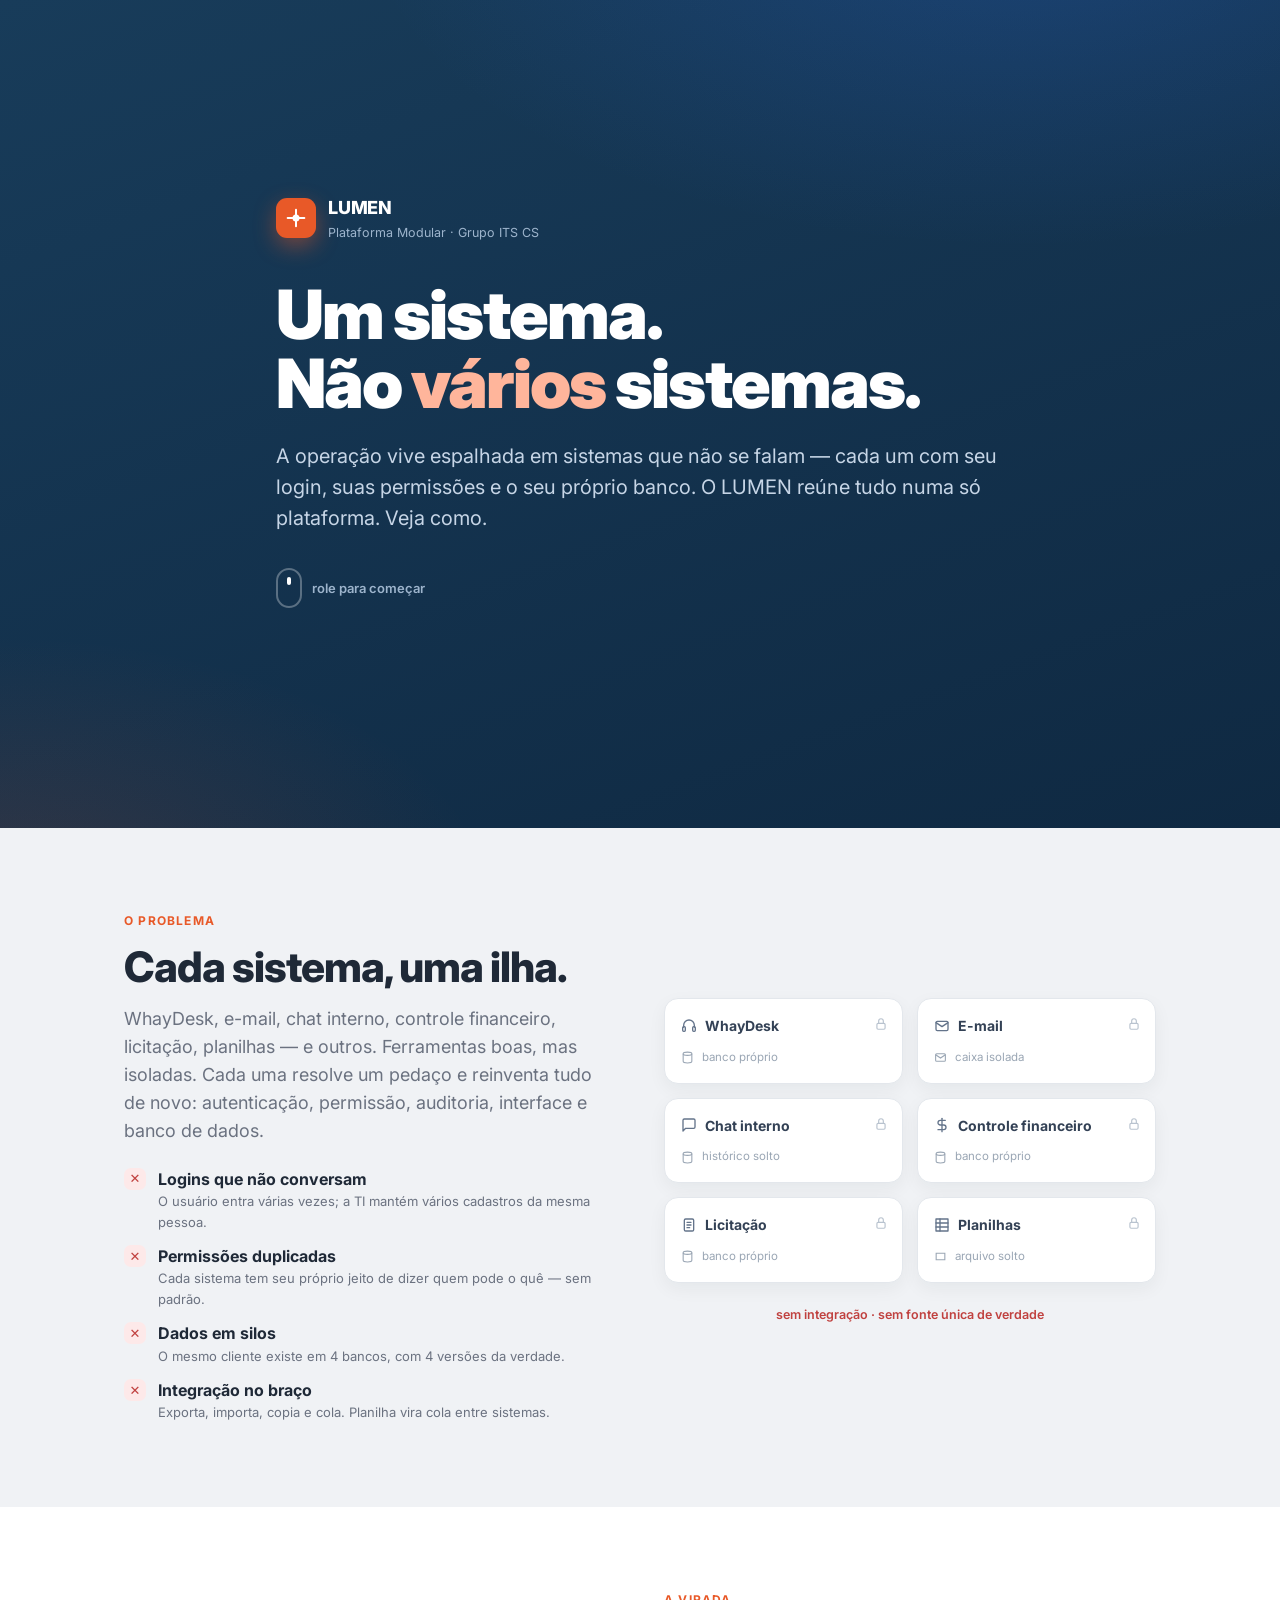
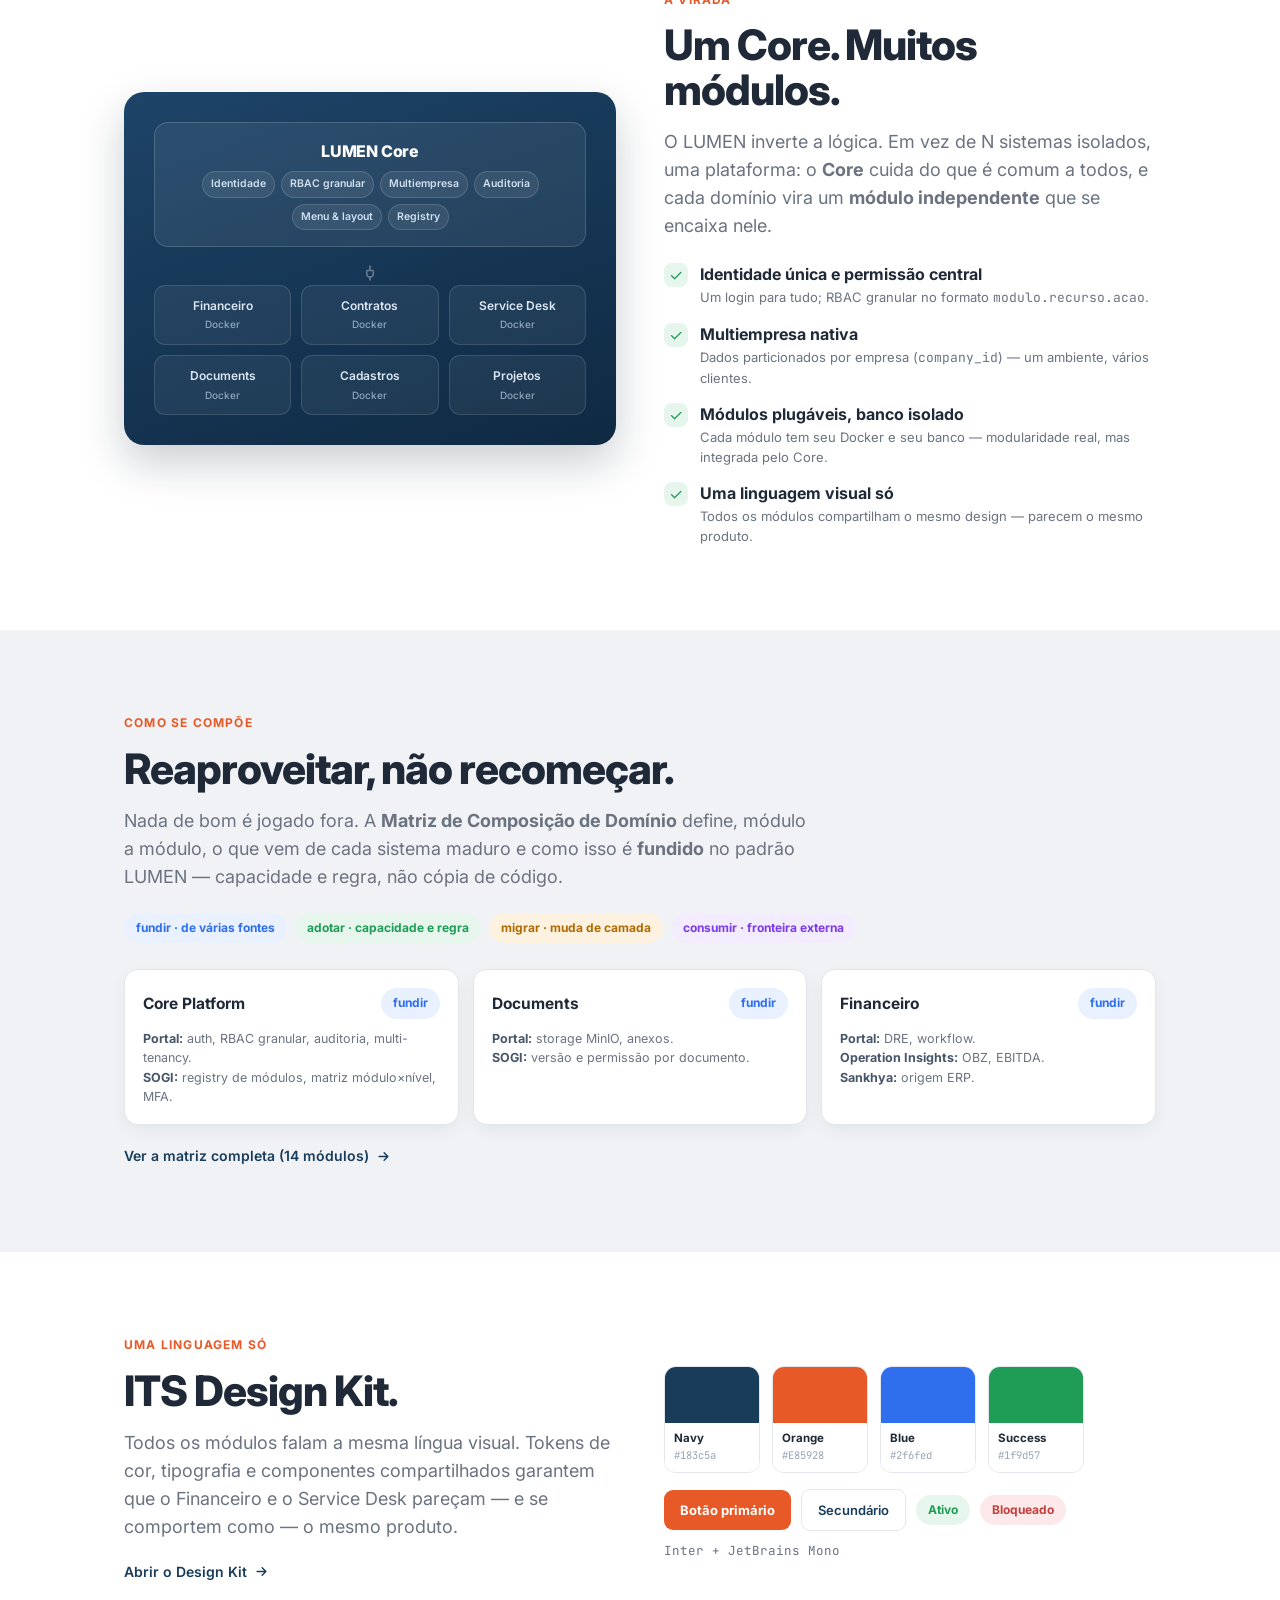
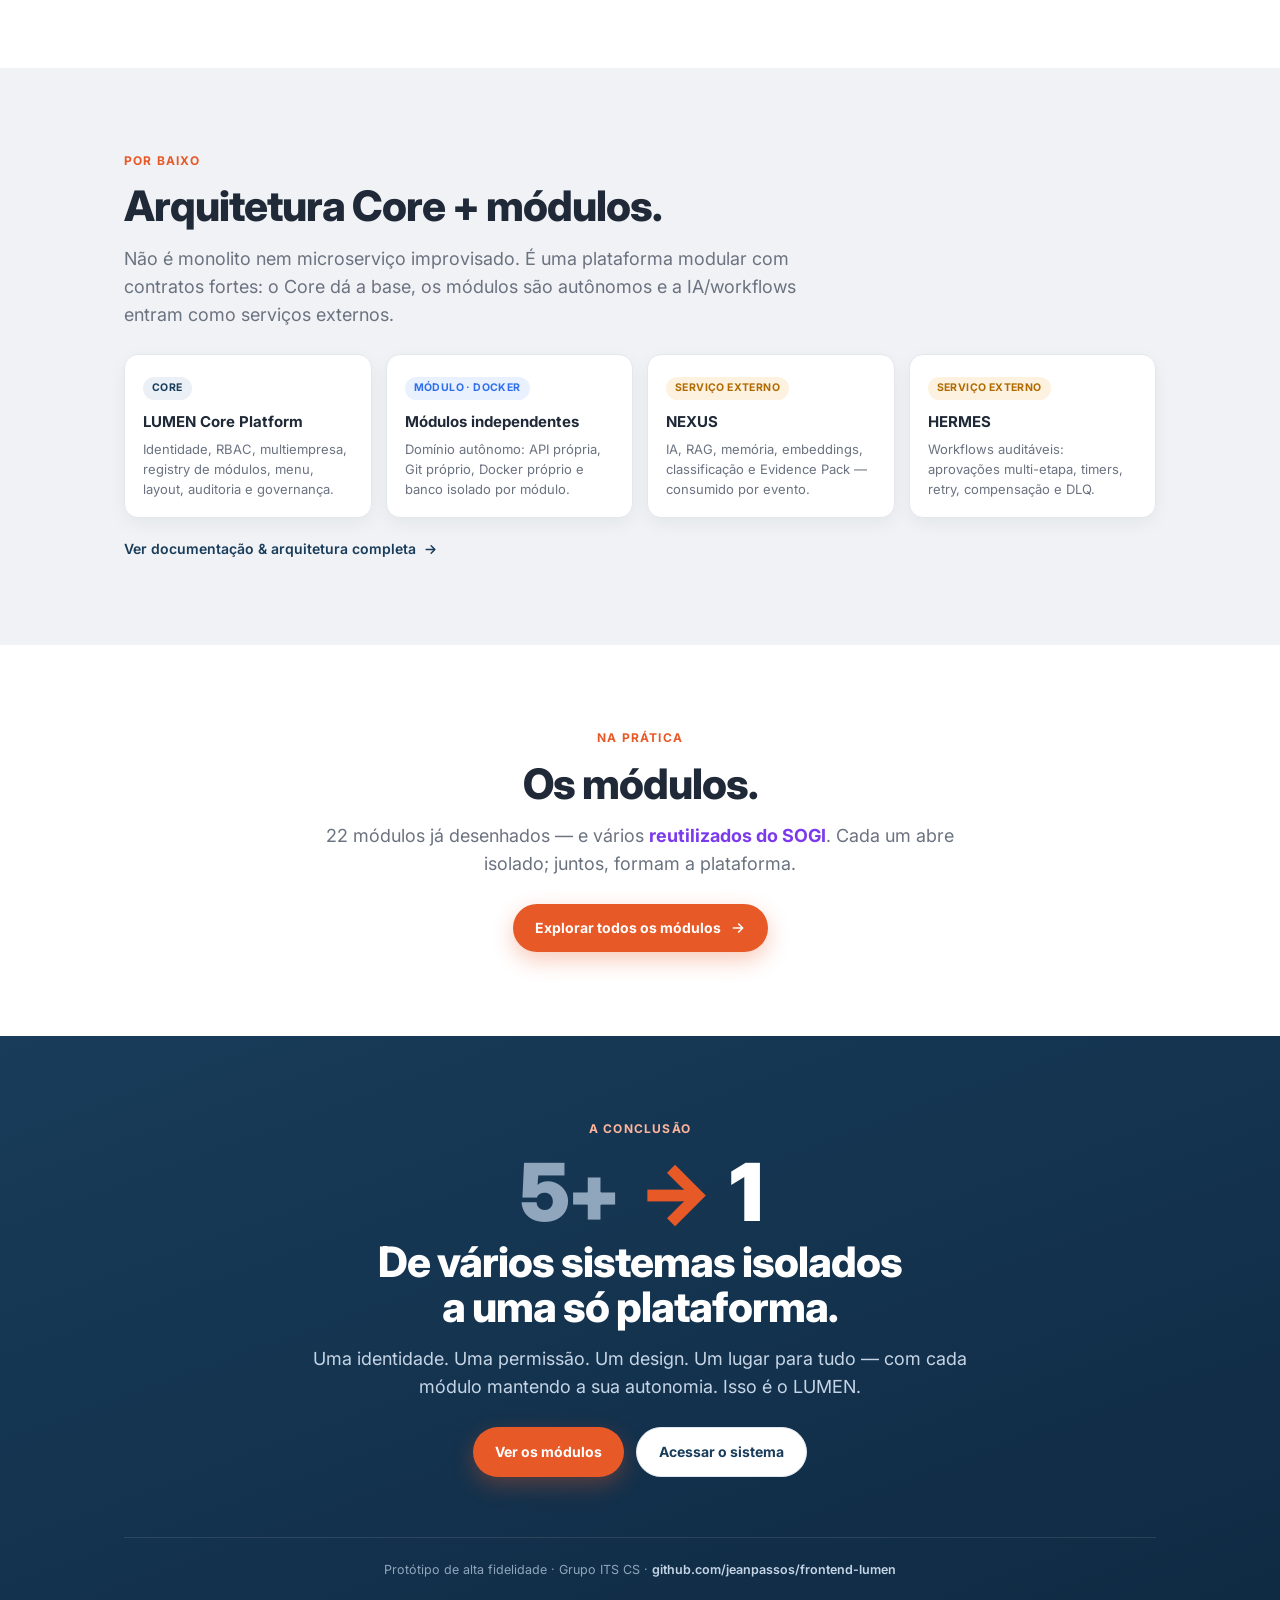
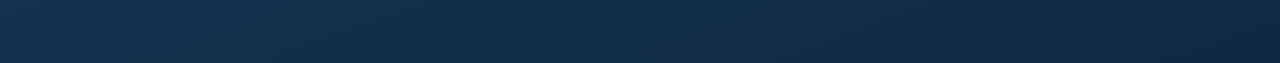
==== apresentacao/index.html @ 6ffca645 "Apresentação: troca os exemplos da seção 'O problema' Sistemas isolados agora: WhayDesk, E-mail, Cha" ====
<!DOCTYPE html>
<html lang="pt-BR">
<head>
<meta charset="utf-8">
<meta name="viewport" content="width=device-width, initial-scale=1">
<title>LUMEN — De sistemas isolados a uma só plataforma · Grupo ITS CS</title>
<meta name="description" content="A história do LUMEN: da dor dos sistemas isolados a uma plataforma modular (Core + módulos).">
<link rel="preconnect" href="https://fonts.googleapis.com">
<link href="https://fonts.googleapis.com/css2?family=Inter:wght@400;500;600;700;800;900&family=JetBrains+Mono:wght@400;500;600&display=swap" rel="stylesheet">
<style>
  :root{
    --navy:#183c5a;--navy2:#0f2942;--orange:#E85928;--blue:#2f6fed;--sogi:#7c3aed;
    --bg:#f0f2f5;--card:#fff;--border:#e3e7ec;--strong:#1f2937;--text:#374151;--muted:#6b7280;--muted2:#9aa6b4;
    --danger:#c0413f;--ok:#1f9d57;
  }
  *{box-sizing:border-box}html{scroll-behavior:smooth}body{margin:0;background:var(--bg);color:var(--text);font-family:Inter,system-ui,sans-serif;-webkit-font-smoothing:antialiased;line-height:1.55}
  a{color:inherit;text-decoration:none}.mono{font-family:'JetBrains Mono',ui-monospace,monospace}
  .wrap{max-width:1080px;margin:0 auto;padding:0 24px}
  .eyebrow{font-size:12px;font-weight:700;letter-spacing:1.2px;text-transform:uppercase;color:var(--orange);margin:0 0 14px}
  h2{font-size:clamp(26px,4vw,42px);line-height:1.06;letter-spacing:-1px;font-weight:800;color:var(--strong);margin:0 0 16px}
  .lead{font-size:clamp(15px,1.8vw,18px);color:var(--muted);max-width:62ch;margin:0}
  section{padding:84px 0}
  .reveal{opacity:0;transform:translateY(18px);transition:opacity .6s ease,transform .6s ease}
  .reveal.in{opacity:1;transform:none}

  /* progress bar */
  .progress{position:fixed;top:0;left:0;height:3px;background:linear-gradient(to right,var(--orange),var(--blue));width:0;z-index:100;transition:width .1s linear}

  /* HERO */
  .hero{min-height:92vh;display:flex;align-items:center;background:radial-gradient(1200px 600px at 80% -10%,rgba(46,111,237,.22),transparent 55%),radial-gradient(900px 500px at 0% 110%,rgba(232,89,40,.16),transparent 55%),linear-gradient(160deg,var(--navy),var(--navy2));color:#eaf1f8;position:relative;overflow:hidden}
  .hero .wrap{padding-top:60px;padding-bottom:80px}
  .hbrand{display:flex;align-items:center;gap:12px;margin-bottom:38px}
  .hlogo{width:40px;height:40px;border-radius:11px;background:var(--orange);display:grid;place-items:center;box-shadow:0 8px 22px rgba(232,89,40,.45)}
  .hbrand b{color:#fff;font-weight:800;font-size:18px;letter-spacing:-.2px}
  .hbrand span{color:#9db4cc;font-size:12.5px;display:block;margin-top:1px}
  .hero h1{font-size:clamp(34px,6.2vw,68px);line-height:1.02;letter-spacing:-2px;font-weight:900;color:#fff;margin:0 0 22px;max-width:15ch}
  .hero h1 em{font-style:normal;color:#ffb59b}
  .hero p{font-size:clamp(16px,2vw,20px);color:#c6d5e6;max-width:56ch;margin:0 0 34px}
  .scrollcue{display:inline-flex;align-items:center;gap:10px;color:#9db4cc;font-size:13px;font-weight:600}
  .scrollcue .m{width:26px;height:40px;border:2px solid rgba(255,255,255,.3);border-radius:14px;position:relative}
  .scrollcue .m::after{content:"";position:absolute;left:50%;top:7px;width:4px;height:8px;background:#fff;border-radius:3px;transform:translateX(-50%);animation:wheel 1.6s infinite}
  @keyframes wheel{0%{opacity:0;transform:translate(-50%,0)}30%{opacity:1}60%{opacity:1;transform:translate(-50%,10px)}100%{opacity:0;transform:translate(-50%,10px)}}

  /* generic split */
  .split{display:grid;grid-template-columns:1fr 1fr;gap:48px;align-items:center}
  @media(max-width:820px){.split{grid-template-columns:1fr;gap:32px}}

  /* PAIN diagram */
  .silos{display:grid;grid-template-columns:repeat(2,1fr);gap:14px}
  .silo{background:var(--card);border:1px solid var(--border);border-radius:14px;padding:16px;position:relative;box-shadow:0 6px 18px rgba(16,30,45,.05)}
  .silo .nm{font-weight:700;color:#334155;font-size:14px;display:flex;align-items:center;gap:8px}
  .silo .db{margin-top:12px;display:flex;align-items:center;gap:8px;color:var(--muted2);font-size:11.5px}
  .silo .lock{position:absolute;top:14px;right:14px;color:#b9c3cf}
  .silo .iso{margin-top:10px;font-size:10px;font-weight:700;letter-spacing:.3px;text-transform:uppercase;color:#c0413f;background:#fdeceb;display:inline-block;padding:2px 7px;border-radius:6px}
  .painlist{list-style:none;padding:0;margin:22px 0 0;display:grid;gap:12px}
  .painlist li{display:flex;gap:12px;align-items:flex-start}
  .painlist .x{flex:none;width:22px;height:22px;border-radius:7px;background:#fde9e9;color:var(--danger);display:grid;place-items:center;font-weight:800;font-size:13px;margin-top:1px}
  .painlist b{color:var(--strong)}
  .painlist small{color:var(--muted);display:block;font-size:13px}

  /* SOLUTION diagram */
  .coredia{background:linear-gradient(160deg,#1d4468,#0f2942);border-radius:20px;padding:30px;color:#eaf1f8;box-shadow:0 18px 44px rgba(16,30,45,.22)}
  .corebox{background:rgba(255,255,255,.07);border:1px solid rgba(255,255,255,.16);border-radius:14px;padding:16px 18px;text-align:center;margin-bottom:16px}
  .corebox b{color:#fff;font-size:16px;font-weight:800;letter-spacing:-.2px}
  .corebox .caps{margin-top:8px;display:flex;flex-wrap:wrap;gap:6px;justify-content:center}
  .cap{font-size:10.5px;font-weight:600;color:#cfe0f0;background:rgba(255,255,255,.08);border:1px solid rgba(255,255,255,.14);padding:4px 8px;border-radius:20px}
  .plug{display:flex;align-items:center;justify-content:center;color:rgba(255,255,255,.35);margin:2px 0}
  .mods{display:grid;grid-template-columns:repeat(3,1fr);gap:10px}
  .modchip{background:rgba(255,255,255,.06);border:1px solid rgba(255,255,255,.12);border-radius:11px;padding:11px 8px;text-align:center;font-size:12px;font-weight:600;color:#dbe6f2}
  .modchip span{display:block;font-size:10px;color:#8fa6bd;font-weight:500;margin-top:2px}
  .keys{list-style:none;padding:0;margin:22px 0 0;display:grid;gap:14px}
  .keys li{display:flex;gap:12px;align-items:flex-start}
  .keys .c{flex:none;width:24px;height:24px;border-radius:8px;background:#e6f6ed;color:var(--ok);display:grid;place-items:center;margin-top:1px}
  .keys b{color:var(--strong)}.keys small{display:block;color:var(--muted);font-size:13px}

  /* matriz */
  .legend{display:flex;flex-wrap:wrap;gap:8px;margin:22px 0 26px}
  .lg{font-size:12px;font-weight:700;padding:6px 12px;border-radius:20px}
  .lg.f{background:#e9f1ff;color:var(--blue)}.lg.a{background:#e6f6ed;color:var(--ok)}.lg.m{background:#fdf2e0;color:#b06a00}.lg.c{background:#f3ecff;color:var(--sogi)}
  .compgrid{display:grid;grid-template-columns:repeat(auto-fill,minmax(280px,1fr));gap:14px}
  .comp{background:var(--card);border:1px solid var(--border);border-radius:14px;padding:18px;box-shadow:0 6px 18px rgba(16,30,45,.05)}
  .comp .h{display:flex;align-items:center;justify-content:space-between;gap:10px;margin-bottom:10px}
  .comp h4{margin:0;font-size:15.5px;color:var(--strong);font-weight:700}
  .comp .from{font-size:12.5px;color:var(--muted);margin:0}
  .comp .from b{color:#475569}

  /* design tokens */
  .swatches{display:flex;gap:12px;flex-wrap:wrap;margin-top:6px}
  .sw{border-radius:12px;overflow:hidden;border:1px solid var(--border);width:96px}
  .sw .c{height:56px}.sw .l{padding:7px 9px;font-size:10.5px;background:#fff}
  .sw .l b{display:block;color:var(--strong);font-size:11.5px}.sw .l span{color:var(--muted2)}

  /* architecture */
  .arch{display:grid;grid-template-columns:repeat(auto-fill,minmax(200px,1fr));gap:14px}
  .apiece{background:var(--card);border:1px solid var(--border);border-radius:14px;padding:18px;box-shadow:0 6px 18px rgba(16,30,45,.05)}
  .apiece .tag{font-size:10.5px;font-weight:700;letter-spacing:.4px;text-transform:uppercase;padding:3px 9px;border-radius:20px;display:inline-block;margin-bottom:10px}
  .apiece.core .tag{background:#eaf0f6;color:var(--navy)}
  .apiece.mod .tag{background:#e9f1ff;color:var(--blue)}
  .apiece.ext .tag{background:#fdf2e0;color:#b06a00}
  .apiece h4{margin:0 0 6px;font-size:15px;color:var(--strong)}
  .apiece p{margin:0;font-size:13px;color:var(--muted)}

  .btnrow{display:flex;flex-wrap:wrap;gap:12px;margin-top:26px}
  .btn{display:inline-flex;align-items:center;gap:9px;font-weight:700;font-size:14px;padding:13px 22px;border-radius:26px;transition:transform .15s,box-shadow .15s}
  .btn.primary{background:var(--orange);color:#fff;box-shadow:0 8px 22px rgba(232,89,40,.32)}
  .btn.ghost{background:#fff;color:var(--navy);border:1px solid var(--border)}
  .btn:hover{transform:translateY(-2px)}
  .linkmore{display:inline-flex;align-items:center;gap:7px;font-weight:600;color:var(--navy);font-size:14px;margin-top:20px}
  .linkmore:hover{color:var(--orange)}

  /* conclusion */
  .concl{background:linear-gradient(160deg,var(--navy),var(--navy2));color:#eaf1f8;text-align:center}
  .concl h2{color:#fff}
  .bignum{display:flex;align-items:center;justify-content:center;gap:20px;flex-wrap:wrap;margin:12px 0 8px}
  .bignum .n{font-size:clamp(40px,8vw,80px);font-weight:900;letter-spacing:-3px;line-height:1}
  .bignum .from{color:#8fa6bd}.bignum .to{color:#fff}
  .bignum .arw{color:var(--orange)}
  .foot{border-top:1px solid rgba(255,255,255,.1);margin-top:60px;padding-top:22px;font-size:12.5px;color:#8fa6bd}
  .foot a{color:#c6d5e6;font-weight:600}
</style>
</head>
<body>
<div class="progress" id="pb"></div>

<!-- HERO -->
<header class="hero">
  <div class="wrap">
    <div class="hbrand">
      <div class="hlogo"><svg width="20" height="20" viewBox="0 0 24 24" fill="none"><path d="M12 2v20M2 12h20" stroke="#fff" stroke-width="2.4" stroke-linecap="round"/><circle cx="12" cy="12" r="4.2" fill="#fff"/></svg></div>
      <div><b>LUMEN</b><span>Plataforma Modular · Grupo ITS CS</span></div>
    </div>
    <h1>Um sistema.<br>Não <em>vários</em> sistemas.</h1>
    <p>A operação vive espalhada em sistemas que não se falam — cada um com seu login, suas permissões e o seu próprio banco. O LUMEN reúne tudo numa só plataforma. Veja como.</p>
    <div class="scrollcue"><span class="m"></span> role para começar</div>
  </div>
</header>

<!-- ACT 1 — A DOR -->
<section>
  <div class="wrap split">
    <div class="reveal">
      <p class="eyebrow">O problema</p>
      <h2>Cada sistema, uma ilha.</h2>
      <p class="lead">WhayDesk, e-mail, chat interno, controle financeiro, licitação, planilhas — e outros. Ferramentas boas, mas isoladas. Cada uma resolve um pedaço e reinventa tudo de novo: autenticação, permissão, auditoria, interface e banco de dados.</p>
      <ul class="painlist">
        <li><span class="x">✕</span><div><b>Logins que não conversam</b><small>O usuário entra várias vezes; a TI mantém vários cadastros da mesma pessoa.</small></div></li>
        <li><span class="x">✕</span><div><b>Permissões duplicadas</b><small>Cada sistema tem seu próprio jeito de dizer quem pode o quê — sem padrão.</small></div></li>
        <li><span class="x">✕</span><div><b>Dados em silos</b><small>O mesmo cliente existe em 4 bancos, com 4 versões da verdade.</small></div></li>
        <li><span class="x">✕</span><div><b>Integração no braço</b><small>Exporta, importa, copia e cola. Planilha vira cola entre sistemas.</small></div></li>
      </ul>
    </div>
    <div class="reveal">
      <div class="silos">
        <div class="silo"><div class="nm"><svg width="16" height="16" viewBox="0 0 24 24" fill="none" stroke="#64748b" stroke-width="2" stroke-linecap="round" stroke-linejoin="round"><path d="M4 14v-3a8 8 0 0 1 16 0v3"/><rect x="2.5" y="13" width="4" height="7" rx="1.5"/><rect x="17.5" y="13" width="4" height="7" rx="1.5"/></svg> WhayDesk</div><div class="lock"><svg width="14" height="14" viewBox="0 0 24 24" fill="none" stroke="currentColor" stroke-width="2"><rect x="5" y="11" width="14" height="10" rx="2"/><path d="M8 11V7a4 4 0 0 1 8 0v4"/></svg></div><div class="db"><svg width="13" height="13" viewBox="0 0 24 24" fill="none" stroke="currentColor" stroke-width="2"><ellipse cx="12" cy="5" rx="8" ry="3"/><path d="M4 5v14c0 1.7 3.6 3 8 3s8-1.3 8-3V5"/></svg> banco próprio</div></div>
        <div class="silo"><div class="nm"><svg width="16" height="16" viewBox="0 0 24 24" fill="none" stroke="#64748b" stroke-width="2" stroke-linecap="round" stroke-linejoin="round"><rect x="3" y="5" width="18" height="14" rx="2"/><path d="m3 7 9 6 9-6"/></svg> E-mail</div><div class="lock"><svg width="14" height="14" viewBox="0 0 24 24" fill="none" stroke="currentColor" stroke-width="2"><rect x="5" y="11" width="14" height="10" rx="2"/><path d="M8 11V7a4 4 0 0 1 8 0v4"/></svg></div><div class="db"><svg width="13" height="13" viewBox="0 0 24 24" fill="none" stroke="currentColor" stroke-width="2"><rect x="3" y="5" width="18" height="14" rx="2"/><path d="m3 7 9 6 9-6"/></svg> caixa isolada</div></div>
        <div class="silo"><div class="nm"><svg width="16" height="16" viewBox="0 0 24 24" fill="none" stroke="#64748b" stroke-width="2" stroke-linecap="round" stroke-linejoin="round"><path d="M21 15a2 2 0 0 1-2 2H7l-4 4V5a2 2 0 0 1 2-2h14a2 2 0 0 1 2 2z"/></svg> Chat interno</div><div class="lock"><svg width="14" height="14" viewBox="0 0 24 24" fill="none" stroke="currentColor" stroke-width="2"><rect x="5" y="11" width="14" height="10" rx="2"/><path d="M8 11V7a4 4 0 0 1 8 0v4"/></svg></div><div class="db"><svg width="13" height="13" viewBox="0 0 24 24" fill="none" stroke="currentColor" stroke-width="2"><ellipse cx="12" cy="5" rx="8" ry="3"/><path d="M4 5v14c0 1.7 3.6 3 8 3s8-1.3 8-3V5"/></svg> histórico solto</div></div>
        <div class="silo"><div class="nm"><svg width="16" height="16" viewBox="0 0 24 24" fill="none" stroke="#64748b" stroke-width="2" stroke-linecap="round" stroke-linejoin="round"><line x1="12" y1="2" x2="12" y2="22"/><path d="M17 5H9.5a3.5 3.5 0 0 0 0 7h5a3.5 3.5 0 0 1 0 7H6"/></svg> Controle financeiro</div><div class="lock"><svg width="14" height="14" viewBox="0 0 24 24" fill="none" stroke="currentColor" stroke-width="2"><rect x="5" y="11" width="14" height="10" rx="2"/><path d="M8 11V7a4 4 0 0 1 8 0v4"/></svg></div><div class="db"><svg width="13" height="13" viewBox="0 0 24 24" fill="none" stroke="currentColor" stroke-width="2"><ellipse cx="12" cy="5" rx="8" ry="3"/><path d="M4 5v14c0 1.7 3.6 3 8 3s8-1.3 8-3V5"/></svg> banco próprio</div></div>
        <div class="silo"><div class="nm"><svg width="16" height="16" viewBox="0 0 24 24" fill="none" stroke="#64748b" stroke-width="2" stroke-linecap="round" stroke-linejoin="round"><rect x="5" y="3" width="14" height="18" rx="2"/><path d="M9 8h6M9 12h6M9 16h4"/></svg> Licitação</div><div class="lock"><svg width="14" height="14" viewBox="0 0 24 24" fill="none" stroke="currentColor" stroke-width="2"><rect x="5" y="11" width="14" height="10" rx="2"/><path d="M8 11V7a4 4 0 0 1 8 0v4"/></svg></div><div class="db"><svg width="13" height="13" viewBox="0 0 24 24" fill="none" stroke="currentColor" stroke-width="2"><ellipse cx="12" cy="5" rx="8" ry="3"/><path d="M4 5v14c0 1.7 3.6 3 8 3s8-1.3 8-3V5"/></svg> banco próprio</div></div>
        <div class="silo"><div class="nm"><svg width="16" height="16" viewBox="0 0 24 24" fill="none" stroke="#64748b" stroke-width="2" stroke-linecap="round" stroke-linejoin="round"><path d="M3 3h18v18H3z"/><path d="M3 9h18M3 15h18M9 3v18"/></svg> Planilhas</div><div class="lock"><svg width="14" height="14" viewBox="0 0 24 24" fill="none" stroke="currentColor" stroke-width="2"><rect x="5" y="11" width="14" height="10" rx="2"/><path d="M8 11V7a4 4 0 0 1 8 0v4"/></svg></div><div class="db"><svg width="13" height="13" viewBox="0 0 24 24" fill="none" stroke="currentColor" stroke-width="2"><path d="M4 6h16v12H4z"/></svg> arquivo solto</div></div>
      </div>
      <p style="text-align:center;color:var(--danger);font-size:12.5px;margin-top:22px;font-weight:600">sem integração · sem fonte única de verdade</p>
    </div>
  </div>
</section>

<!-- ACT 2 — A VIRADA -->
<section style="background:#fff">
  <div class="wrap split">
    <div class="reveal">
      <div class="coredia">
        <div class="corebox">
          <b>LUMEN Core</b>
          <div class="caps"><span class="cap">Identidade</span><span class="cap">RBAC granular</span><span class="cap">Multiempresa</span><span class="cap">Auditoria</span><span class="cap">Menu &amp; layout</span><span class="cap">Registry</span></div>
        </div>
        <div class="plug"><svg width="20" height="20" viewBox="0 0 24 24" fill="none" stroke="currentColor" stroke-width="2"><path d="M12 3v6M8 9h8M8 9v4a4 4 0 0 0 8 0V9M12 17v4"/></svg></div>
        <div class="mods">
          <div class="modchip">Financeiro<span>Docker</span></div>
          <div class="modchip">Contratos<span>Docker</span></div>
          <div class="modchip">Service Desk<span>Docker</span></div>
          <div class="modchip">Documents<span>Docker</span></div>
          <div class="modchip">Cadastros<span>Docker</span></div>
          <div class="modchip">Projetos<span>Docker</span></div>
        </div>
      </div>
    </div>
    <div class="reveal">
      <p class="eyebrow">A virada</p>
      <h2>Um Core. Muitos módulos.</h2>
      <p class="lead">O LUMEN inverte a lógica. Em vez de N sistemas isolados, uma plataforma: o <b>Core</b> cuida do que é comum a todos, e cada domínio vira um <b>módulo independente</b> que se encaixa nele.</p>
      <ul class="keys">
        <li><span class="c">✓</span><div><b>Identidade única e permissão central</b><small>Um login para tudo; RBAC granular no formato <span class="mono">modulo.recurso.acao</span>.</small></div></li>
        <li><span class="c">✓</span><div><b>Multiempresa nativa</b><small>Dados particionados por empresa (<span class="mono">company_id</span>) — um ambiente, vários clientes.</small></div></li>
        <li><span class="c">✓</span><div><b>Módulos plugáveis, banco isolado</b><small>Cada módulo tem seu Docker e seu banco — modularidade real, mas integrada pelo Core.</small></div></li>
        <li><span class="c">✓</span><div><b>Uma linguagem visual só</b><small>Todos os módulos compartilham o mesmo design — parecem o mesmo produto.</small></div></li>
      </ul>
    </div>
  </div>
</section>

<!-- ACT 3 — COMPOSIÇÃO -->
<section>
  <div class="wrap">
    <div class="reveal">
      <p class="eyebrow">Como se compõe</p>
      <h2>Reaproveitar, não recomeçar.</h2>
      <p class="lead">Nada de bom é jogado fora. A <b>Matriz de Composição de Domínio</b> define, módulo a módulo, o que vem de cada sistema maduro e como isso é <b>fundido</b> no padrão LUMEN — capacidade e regra, não cópia de código.</p>
      <div class="legend">
        <span class="lg f">fundir · de várias fontes</span>
        <span class="lg a">adotar · capacidade e regra</span>
        <span class="lg m">migrar · muda de camada</span>
        <span class="lg c">consumir · fronteira externa</span>
      </div>
    </div>
    <div class="compgrid">
      <div class="comp reveal"><div class="h"><h4>Core Platform</h4><span class="lg f">fundir</span></div><p class="from"><b>Portal:</b> auth, RBAC granular, auditoria, multi-tenancy.<br><b>SOGI:</b> registry de módulos, matriz módulo×nível, MFA.</p></div>
      <div class="comp reveal"><div class="h"><h4>Documents</h4><span class="lg f">fundir</span></div><p class="from"><b>Portal:</b> storage MinIO, anexos.<br><b>SOGI:</b> versão e permissão por documento.</p></div>
      <div class="comp reveal"><div class="h"><h4>Financeiro</h4><span class="lg f">fundir</span></div><p class="from"><b>Portal:</b> DRE, workflow.<br><b>Operation Insights:</b> OBZ, EBITDA.<br><b>Sankhya:</b> origem ERP.</p></div>
    </div>
    <a class="linkmore" href="../extras/matriz-composicao-dominio.html" target="_blank" rel="noopener">Ver a matriz completa (14 módulos) <svg width="15" height="15" viewBox="0 0 24 24" fill="none" stroke="currentColor" stroke-width="2.3" stroke-linecap="round" stroke-linejoin="round"><path d="M5 12h14M13 6l6 6-6 6"/></svg></a>
  </div>
</section>

<!-- ACT 4 — DESIGN KIT -->
<section style="background:#fff">
  <div class="wrap split">
    <div class="reveal">
      <p class="eyebrow">Uma linguagem só</p>
      <h2>ITS Design Kit.</h2>
      <p class="lead">Todos os módulos falam a mesma língua visual. Tokens de cor, tipografia e componentes compartilhados garantem que o Financeiro e o Service Desk pareçam — e se comportem como — o mesmo produto.</p>
      <a class="linkmore" href="../extras/its-design-kit.html" target="_blank" rel="noopener">Abrir o Design Kit <svg width="15" height="15" viewBox="0 0 24 24" fill="none" stroke="currentColor" stroke-width="2.3" stroke-linecap="round" stroke-linejoin="round"><path d="M5 12h14M13 6l6 6-6 6"/></svg></a>
    </div>
    <div class="reveal">
      <div class="swatches">
        <div class="sw"><div class="c" style="background:#183c5a"></div><div class="l"><b>Navy</b><span class="mono">#183c5a</span></div></div>
        <div class="sw"><div class="c" style="background:#E85928"></div><div class="l"><b>Orange</b><span class="mono">#E85928</span></div></div>
        <div class="sw"><div class="c" style="background:#2f6fed"></div><div class="l"><b>Blue</b><span class="mono">#2f6fed</span></div></div>
        <div class="sw"><div class="c" style="background:#1f9d57"></div><div class="l"><b>Success</b><span class="mono">#1f9d57</span></div></div>
      </div>
      <div style="margin-top:16px;display:flex;gap:10px;flex-wrap:wrap;align-items:center">
        <span style="background:var(--orange);color:#fff;font-weight:700;font-size:13px;padding:10px 16px;border-radius:9px">Botão primário</span>
        <span style="background:#fff;color:var(--navy);border:1px solid var(--border);font-weight:600;font-size:13px;padding:10px 16px;border-radius:9px">Secundário</span>
        <span style="background:#e6f6ed;color:var(--ok);font-weight:700;font-size:12px;padding:6px 12px;border-radius:20px">Ativo</span>
        <span style="background:#fde9e9;color:var(--danger);font-weight:700;font-size:12px;padding:6px 12px;border-radius:20px">Bloqueado</span>
        <span class="mono" style="color:var(--muted);font-size:12.5px">Inter + JetBrains Mono</span>
      </div>
    </div>
  </div>
</section>

<!-- ACT 5 — ARQUITETURA -->
<section>
  <div class="wrap">
    <div class="reveal">
      <p class="eyebrow">Por baixo</p>
      <h2>Arquitetura Core + módulos.</h2>
      <p class="lead">Não é monolito nem microserviço improvisado. É uma plataforma modular com contratos fortes: o Core dá a base, os módulos são autônomos e a IA/workflows entram como serviços externos.</p>
    </div>
    <div class="arch" style="margin-top:26px">
      <div class="apiece core reveal"><span class="tag">Core</span><h4>LUMEN Core Platform</h4><p>Identidade, RBAC, multiempresa, registry de módulos, menu, layout, auditoria e governança.</p></div>
      <div class="apiece mod reveal"><span class="tag">Módulo · Docker</span><h4>Módulos independentes</h4><p>Domínio autônomo: API própria, Git próprio, Docker próprio e banco isolado por módulo.</p></div>
      <div class="apiece ext reveal"><span class="tag">Serviço externo</span><h4>NEXUS</h4><p>IA, RAG, memória, embeddings, classificação e Evidence Pack — consumido por evento.</p></div>
      <div class="apiece ext reveal"><span class="tag">Serviço externo</span><h4>HERMES</h4><p>Workflows auditáveis: aprovações multi-etapa, timers, retry, compensação e DLQ.</p></div>
    </div>
    <a class="linkmore" href="https://github.com/jeanpassos/frontend-lumen/tree/main/docs" target="_blank" rel="noopener">Ver documentação &amp; arquitetura completa <svg width="15" height="15" viewBox="0 0 24 24" fill="none" stroke="currentColor" stroke-width="2.3" stroke-linecap="round" stroke-linejoin="round"><path d="M5 12h14M13 6l6 6-6 6"/></svg></a>
  </div>
</section>

<!-- ACT 6 — MÓDULOS -->
<section style="background:#fff">
  <div class="wrap" style="text-align:center">
    <div class="reveal">
      <p class="eyebrow" style="justify-content:center">Na prática</p>
      <h2>Os módulos.</h2>
      <p class="lead" style="margin:0 auto">22 módulos já desenhados — e vários <b style="color:var(--sogi)">reutilizados do SOGI</b>. Cada um abre isolado; juntos, formam a plataforma.</p>
      <div class="btnrow" style="justify-content:center">
        <a class="btn primary" href="../modulos/">Explorar todos os módulos <svg width="16" height="16" viewBox="0 0 24 24" fill="none" stroke="currentColor" stroke-width="2.3" stroke-linecap="round" stroke-linejoin="round"><path d="M5 12h14M13 6l6 6-6 6"/></svg></a>
      </div>
    </div>
  </div>
</section>

<!-- CONCLUSÃO -->
<section class="concl">
  <div class="wrap">
    <div class="reveal">
      <p class="eyebrow" style="color:#ffb59b">A conclusão</p>
      <div class="bignum">
        <span class="n from">5+</span>
        <span class="n arw">→</span>
        <span class="n to">1</span>
      </div>
      <h2>De vários sistemas isolados<br>a uma só plataforma.</h2>
      <p class="lead" style="color:#c6d5e6;margin:0 auto">Uma identidade. Uma permissão. Um design. Um lugar para tudo — com cada módulo mantendo a sua autonomia. Isso é o LUMEN.</p>
      <div class="btnrow" style="justify-content:center">
        <a class="btn primary" href="../modulos/">Ver os módulos</a>
        <a class="btn ghost" href="../core/" target="_blank" rel="noopener">Acessar o sistema</a>
      </div>
      <div class="foot">Protótipo de alta fidelidade · Grupo ITS CS · <a href="https://github.com/jeanpassos/frontend-lumen">github.com/jeanpassos/frontend-lumen</a></div>
    </div>
  </div>
</section>

<script>
  // reveal on scroll
  var io = new IntersectionObserver(function(es){ es.forEach(function(e){ if(e.isIntersecting){ e.target.classList.add('in'); io.unobserve(e.target); } }); }, {threshold:.12});
  document.querySelectorAll('.reveal').forEach(function(el){ io.observe(el); });
  // progress bar
  var pb = document.getElementById('pb');
  addEventListener('scroll', function(){
    var h = document.documentElement;
    var p = h.scrollTop / (h.scrollHeight - h.clientHeight);
    pb.style.width = (p*100) + '%';
  }, {passive:true});
</script>
</body>
</html>
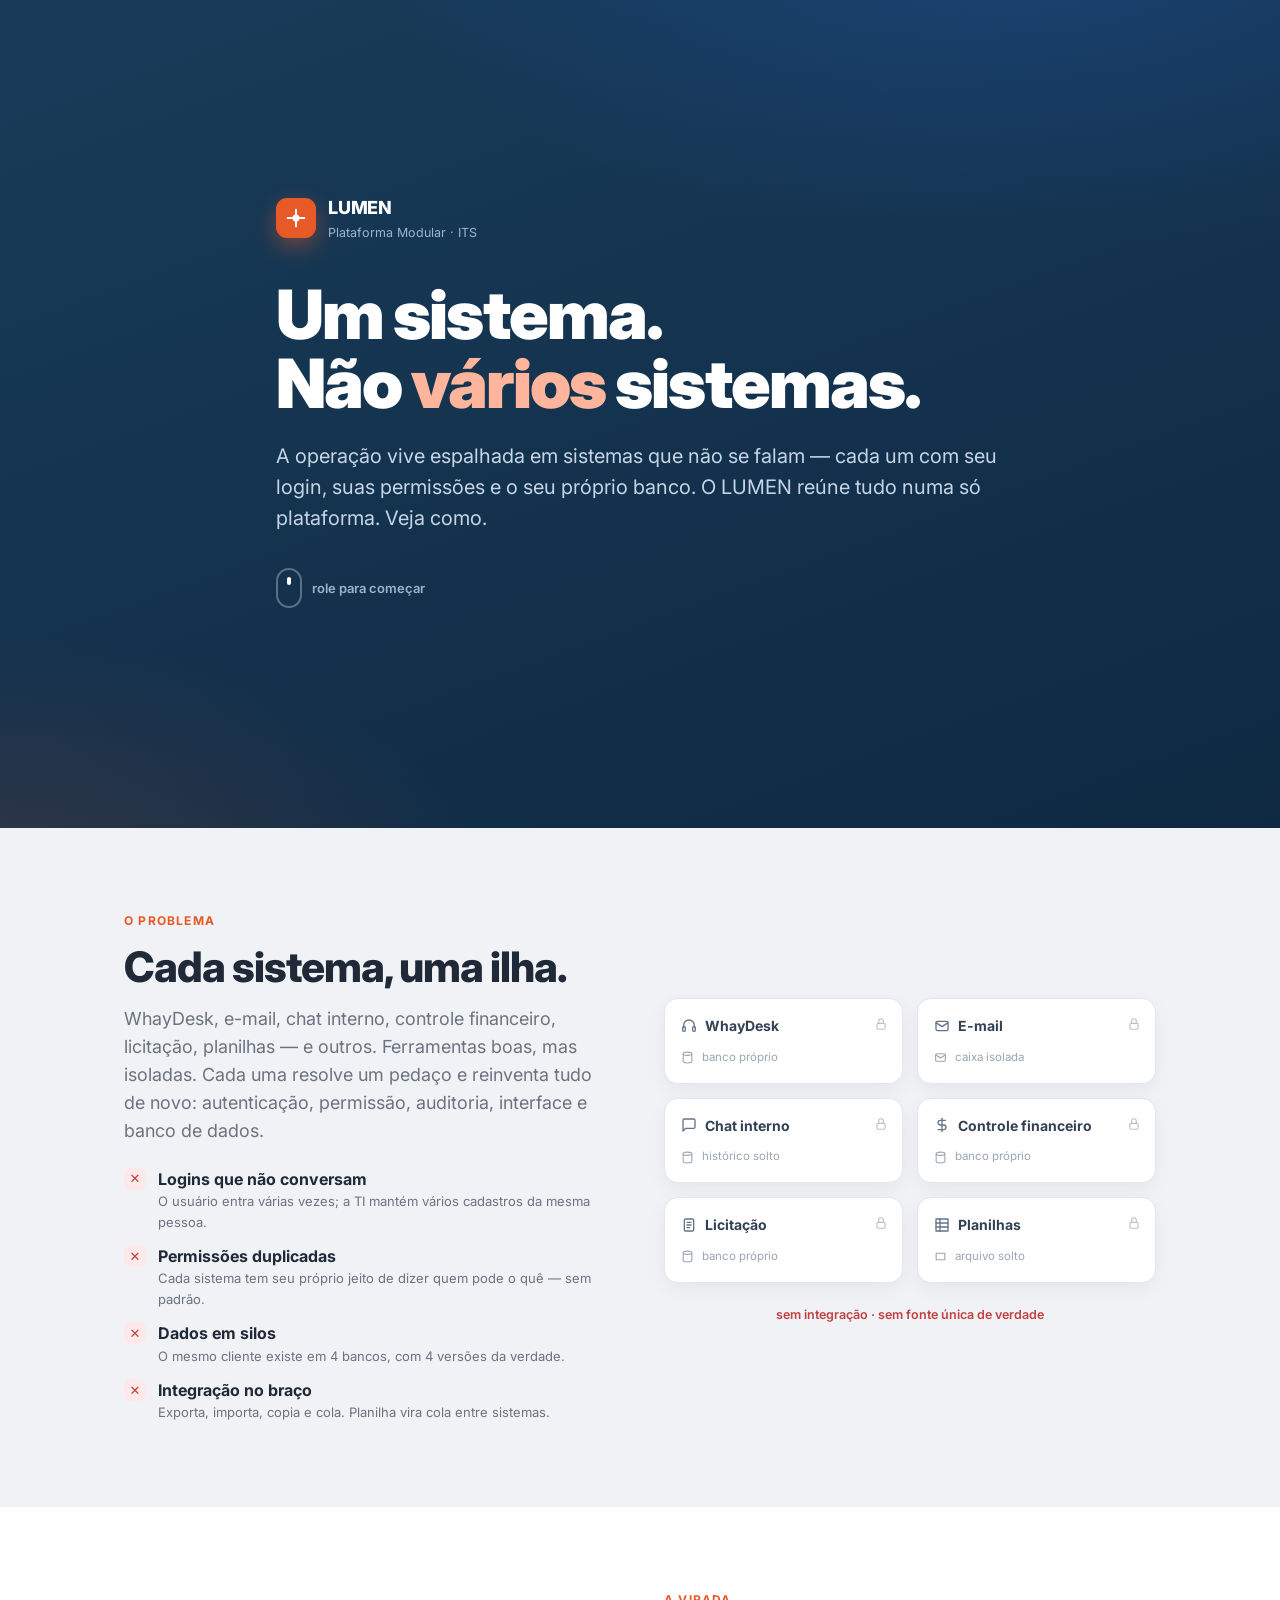
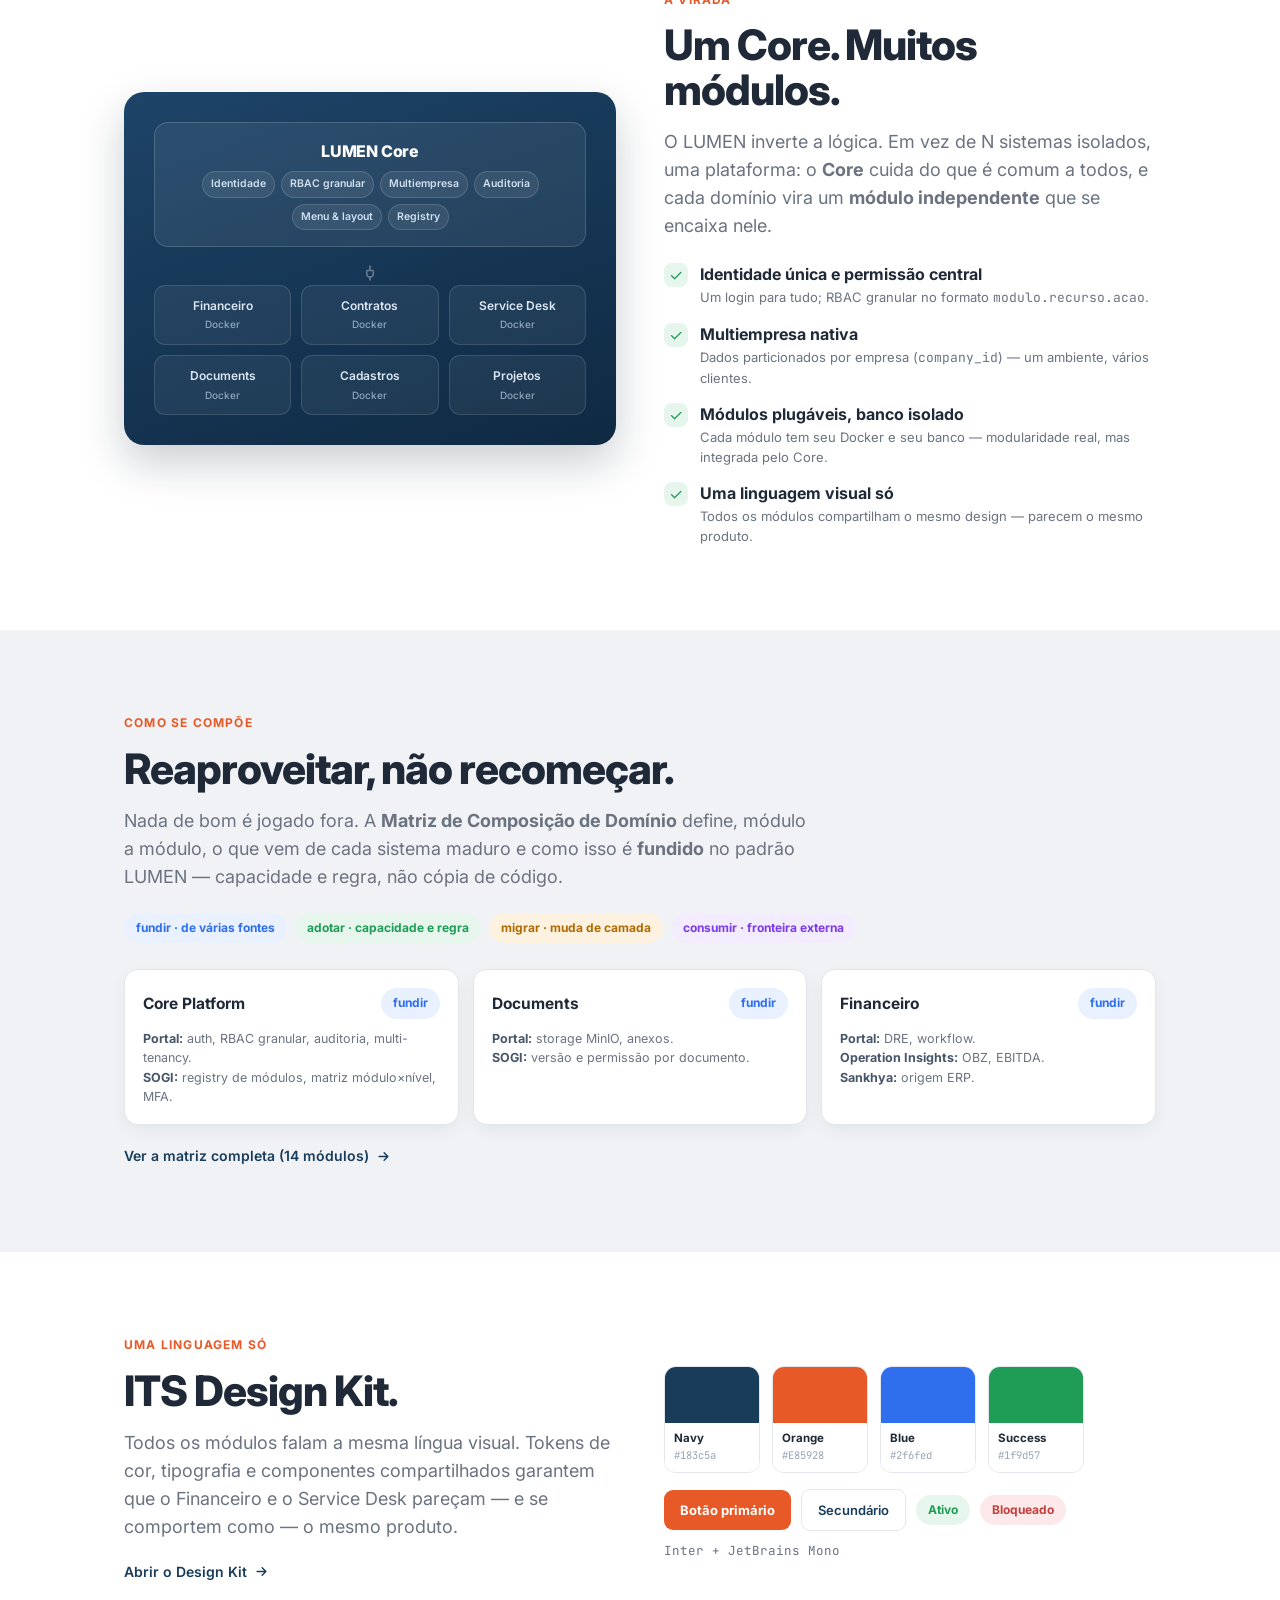
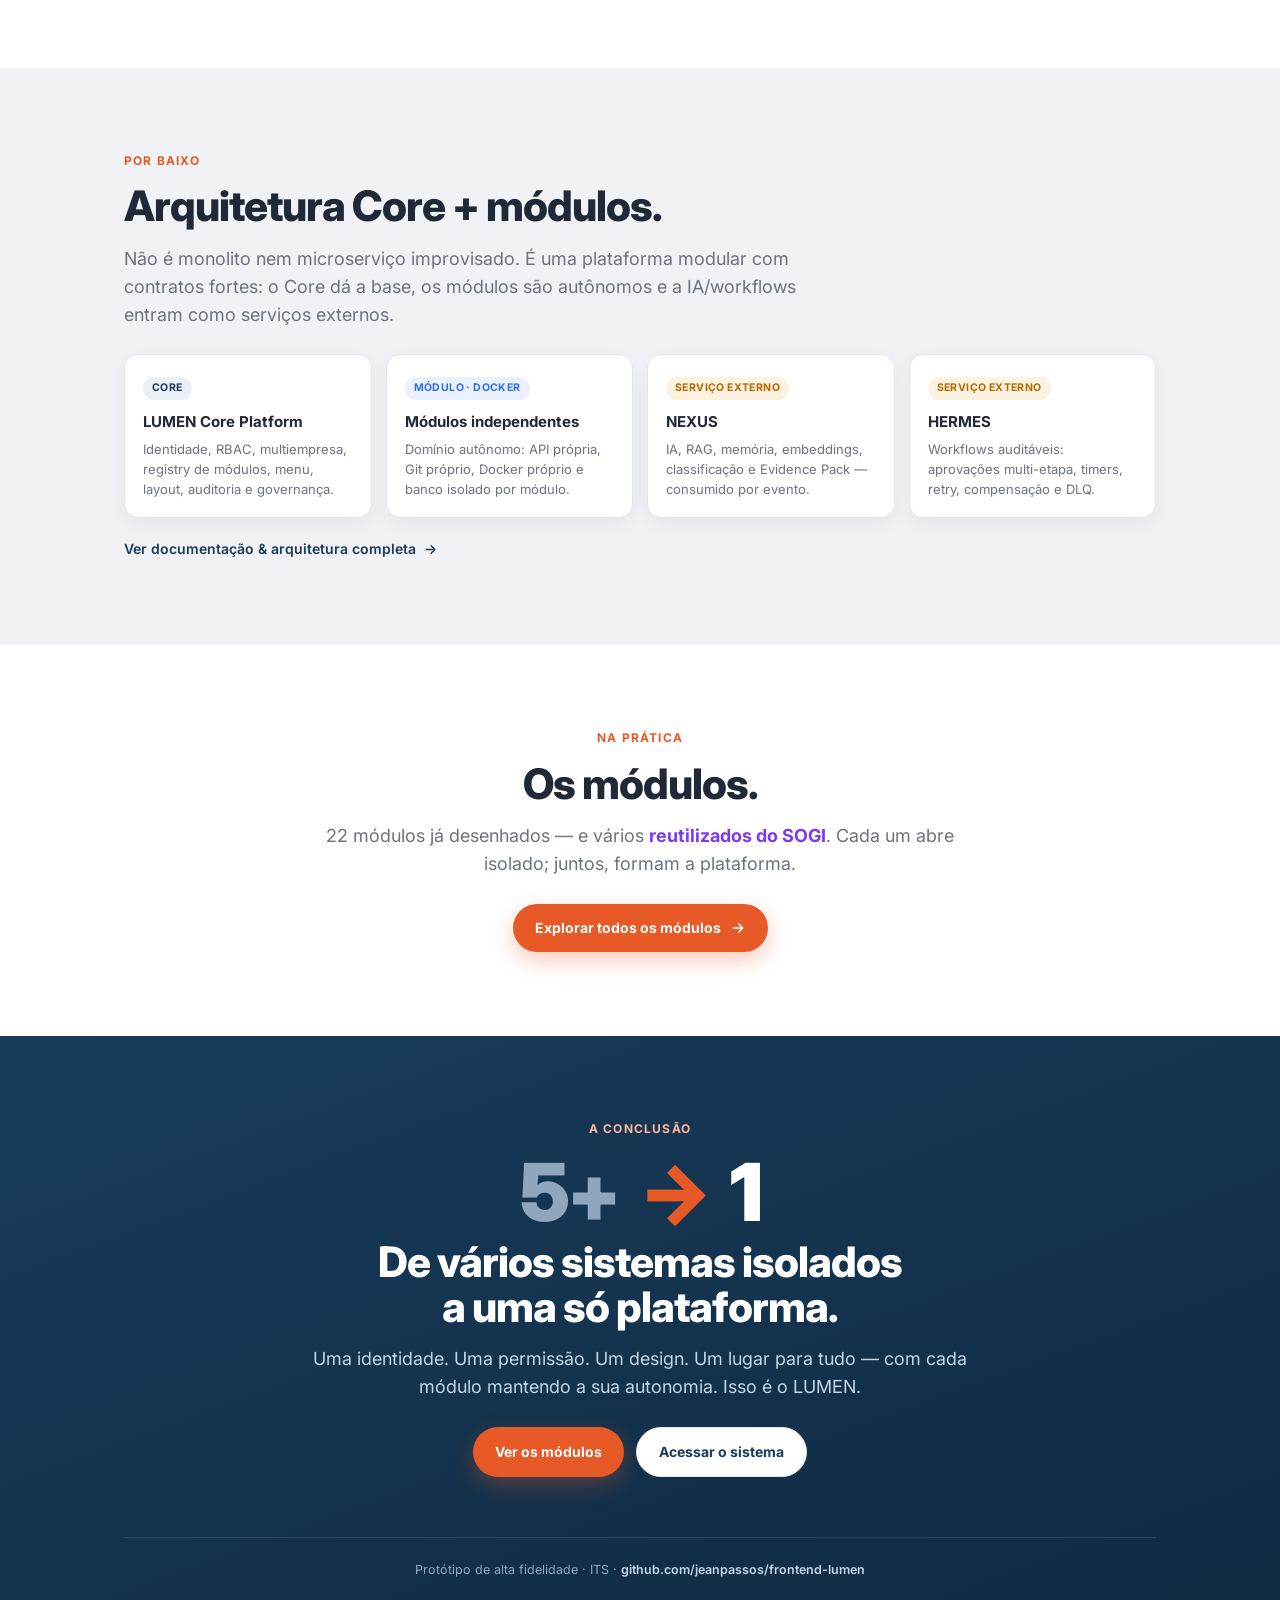
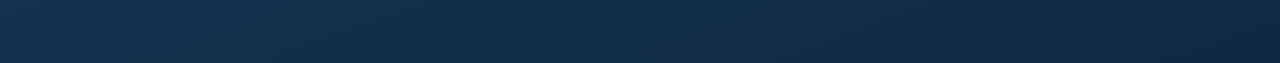
==== commit 6bf1a751: "Marca: "Grupo ITS CS" -> "ITS" na landing, apresentação e módulos Co-Authored-By: Claude Opus 4.8 <n" ====
--- a/apresentacao/index.html
+++ b/apresentacao/index.html
@@ -3,7 +3,7 @@
 <head>
 <meta charset="utf-8">
 <meta name="viewport" content="width=device-width, initial-scale=1">
-<title>LUMEN — De sistemas isolados a uma só plataforma · Grupo ITS CS</title>
+<title>LUMEN — De sistemas isolados a uma só plataforma · ITS</title>
 <meta name="description" content="A história do LUMEN: da dor dos sistemas isolados a uma plataforma modular (Core + módulos).">
 <link rel="preconnect" href="https://fonts.googleapis.com">
 <link href="https://fonts.googleapis.com/css2?family=Inter:wght@400;500;600;700;800;900&family=JetBrains+Mono:wght@400;500;600&display=swap" rel="stylesheet">
@@ -127,7 +127,7 @@
   <div class="wrap">
     <div class="hbrand">
       <div class="hlogo"><svg width="20" height="20" viewBox="0 0 24 24" fill="none"><path d="M12 2v20M2 12h20" stroke="#fff" stroke-width="2.4" stroke-linecap="round"/><circle cx="12" cy="12" r="4.2" fill="#fff"/></svg></div>
-      <div><b>LUMEN</b><span>Plataforma Modular · Grupo ITS CS</span></div>
+      <div><b>LUMEN</b><span>Plataforma Modular · ITS</span></div>
     </div>
     <h1>Um sistema.<br>Não <em>vários</em> sistemas.</h1>
     <p>A operação vive espalhada em sistemas que não se falam — cada um com seu login, suas permissões e o seu próprio banco. O LUMEN reúne tudo numa só plataforma. Veja como.</p>
@@ -295,7 +295,7 @@
         <a class="btn primary" href="../modulos/">Ver os módulos</a>
         <a class="btn ghost" href="../core/" target="_blank" rel="noopener">Acessar o sistema</a>
       </div>
-      <div class="foot">Protótipo de alta fidelidade · Grupo ITS CS · <a href="https://github.com/jeanpassos/frontend-lumen">github.com/jeanpassos/frontend-lumen</a></div>
+      <div class="foot">Protótipo de alta fidelidade · ITS · <a href="https://github.com/jeanpassos/frontend-lumen">github.com/jeanpassos/frontend-lumen</a></div>
     </div>
   </div>
 </section>
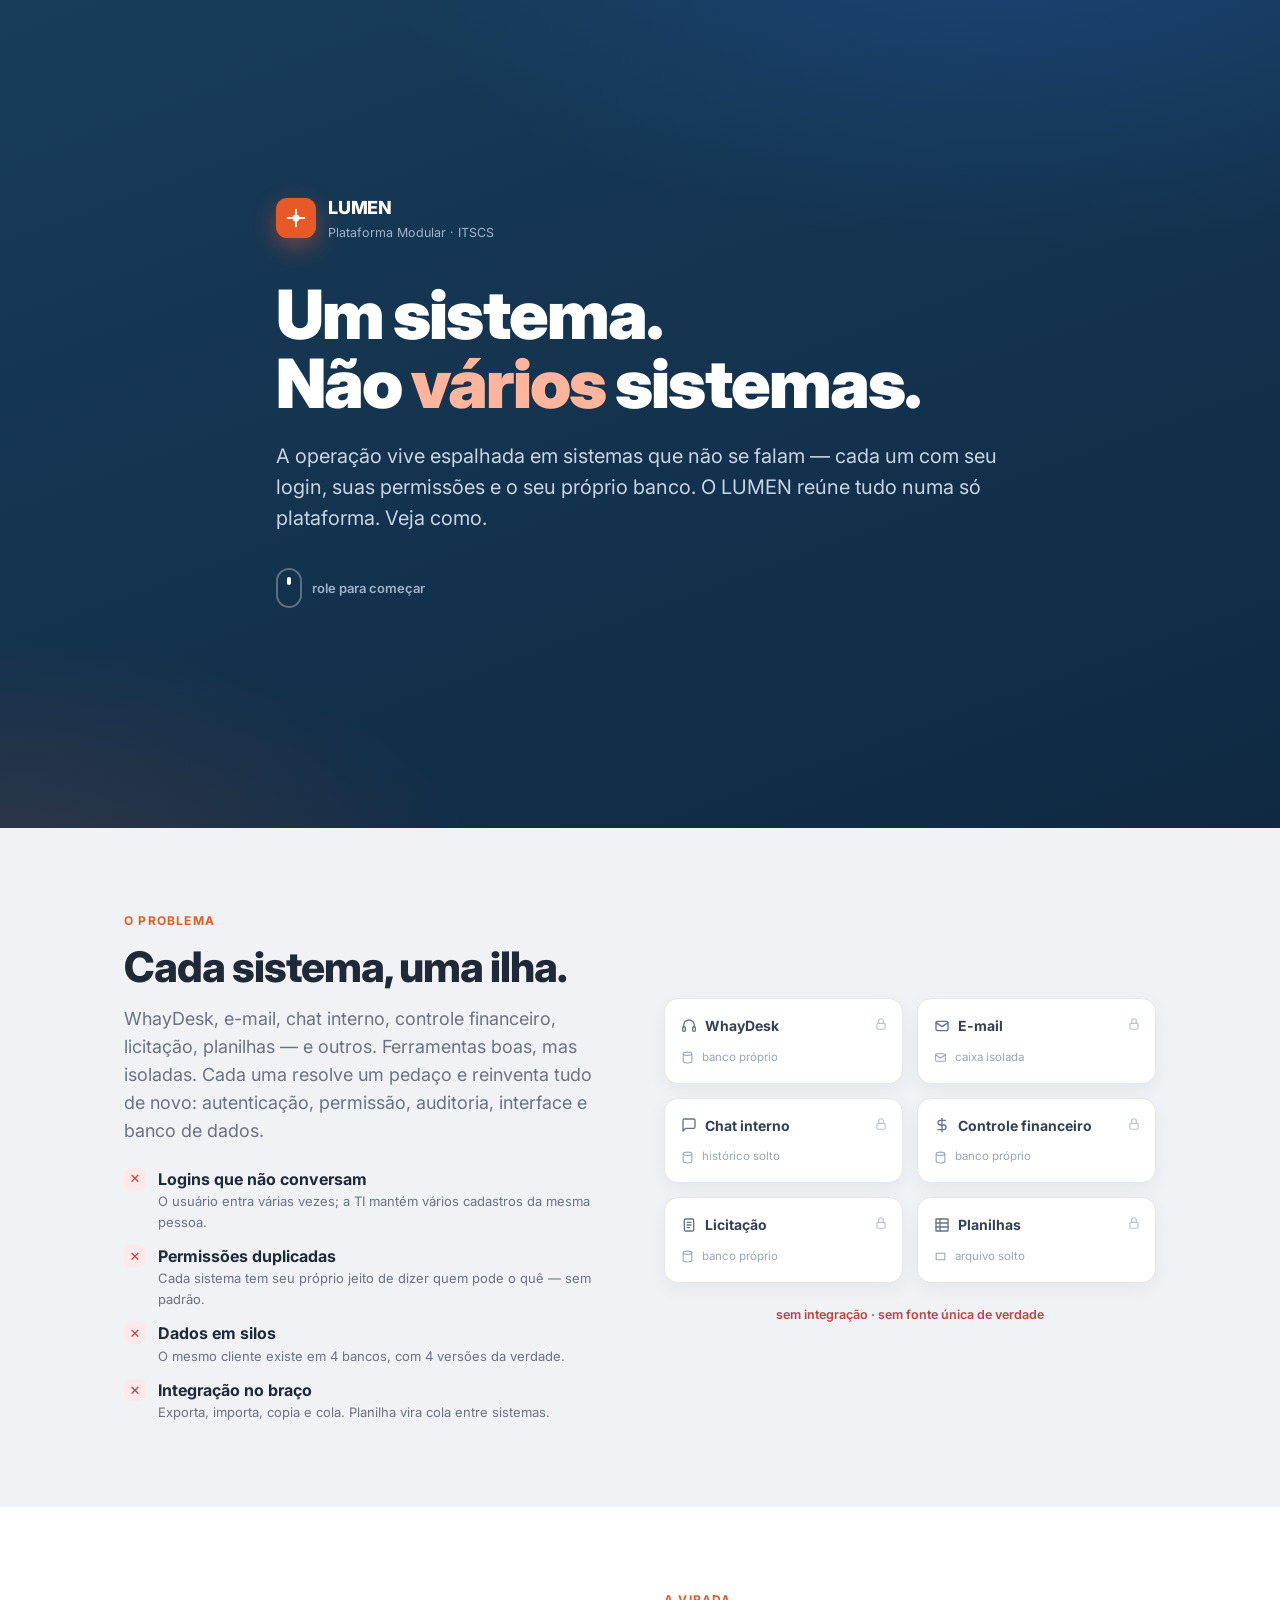
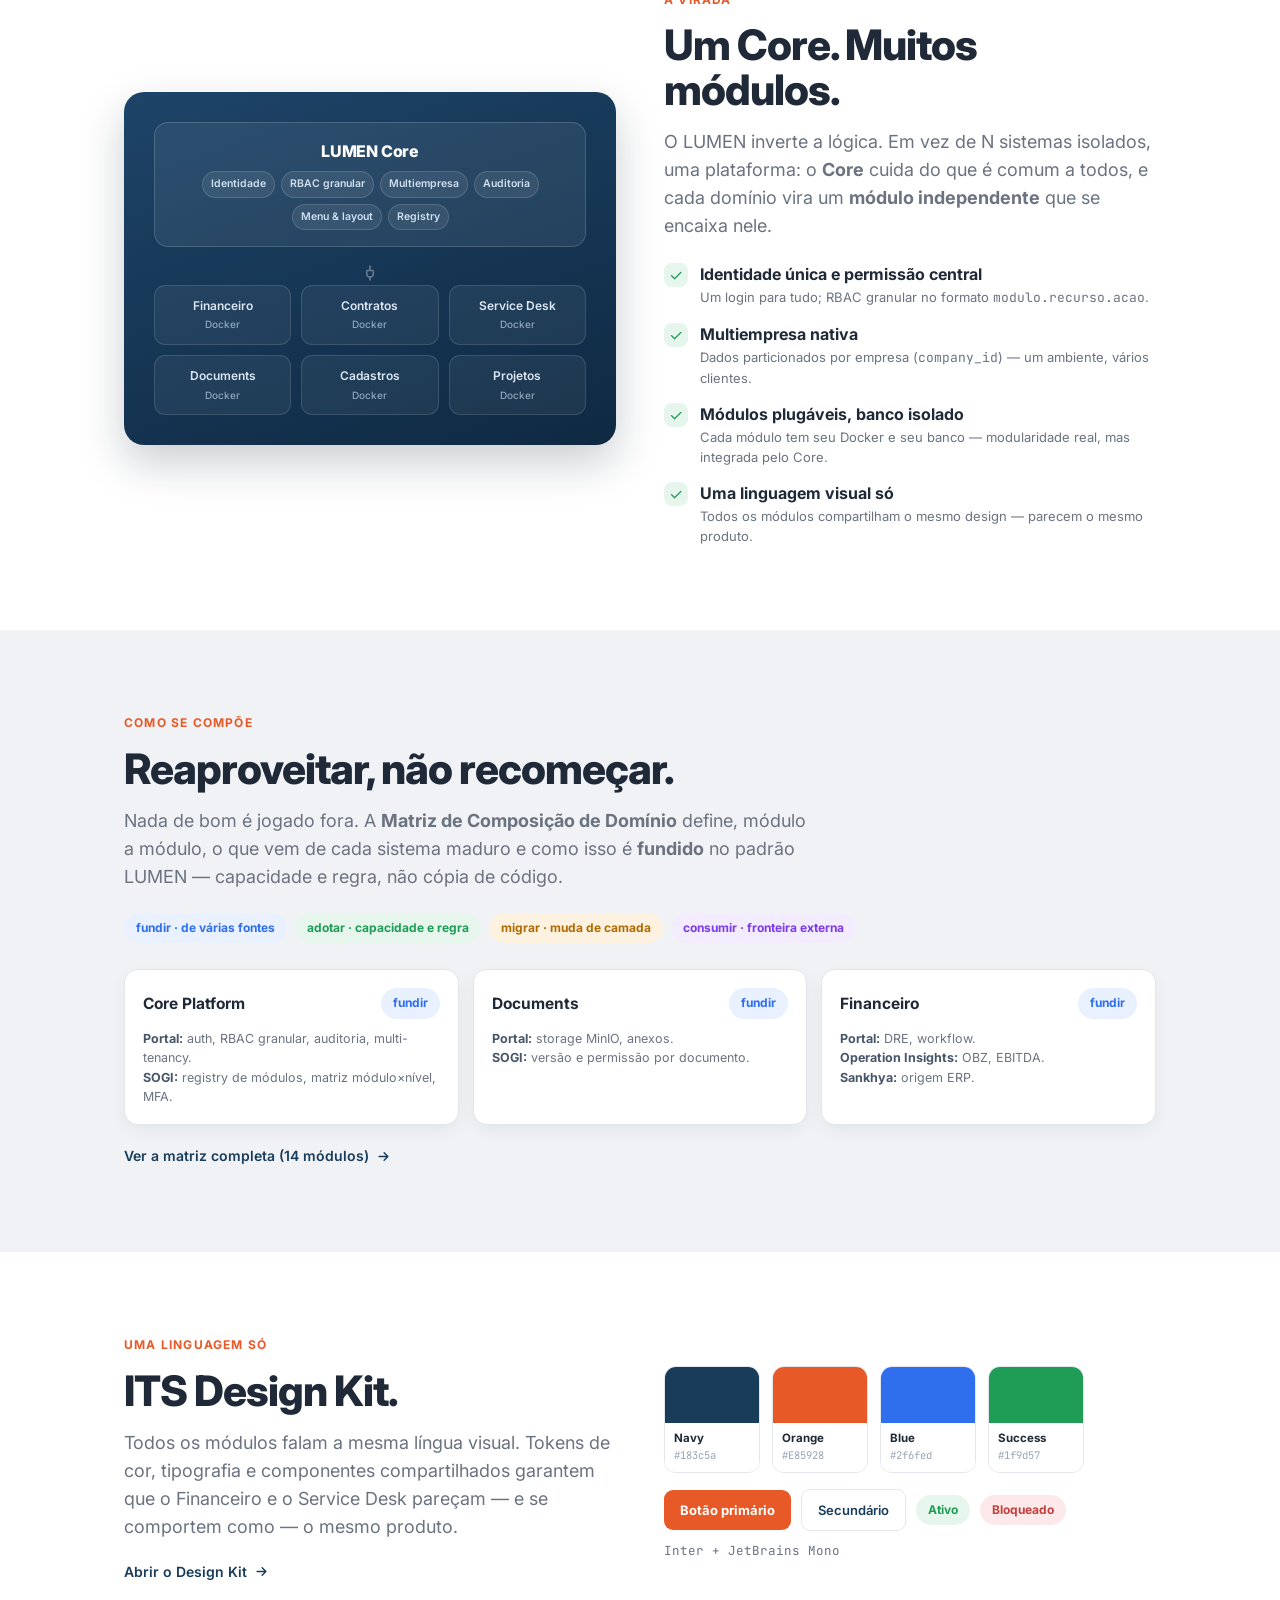
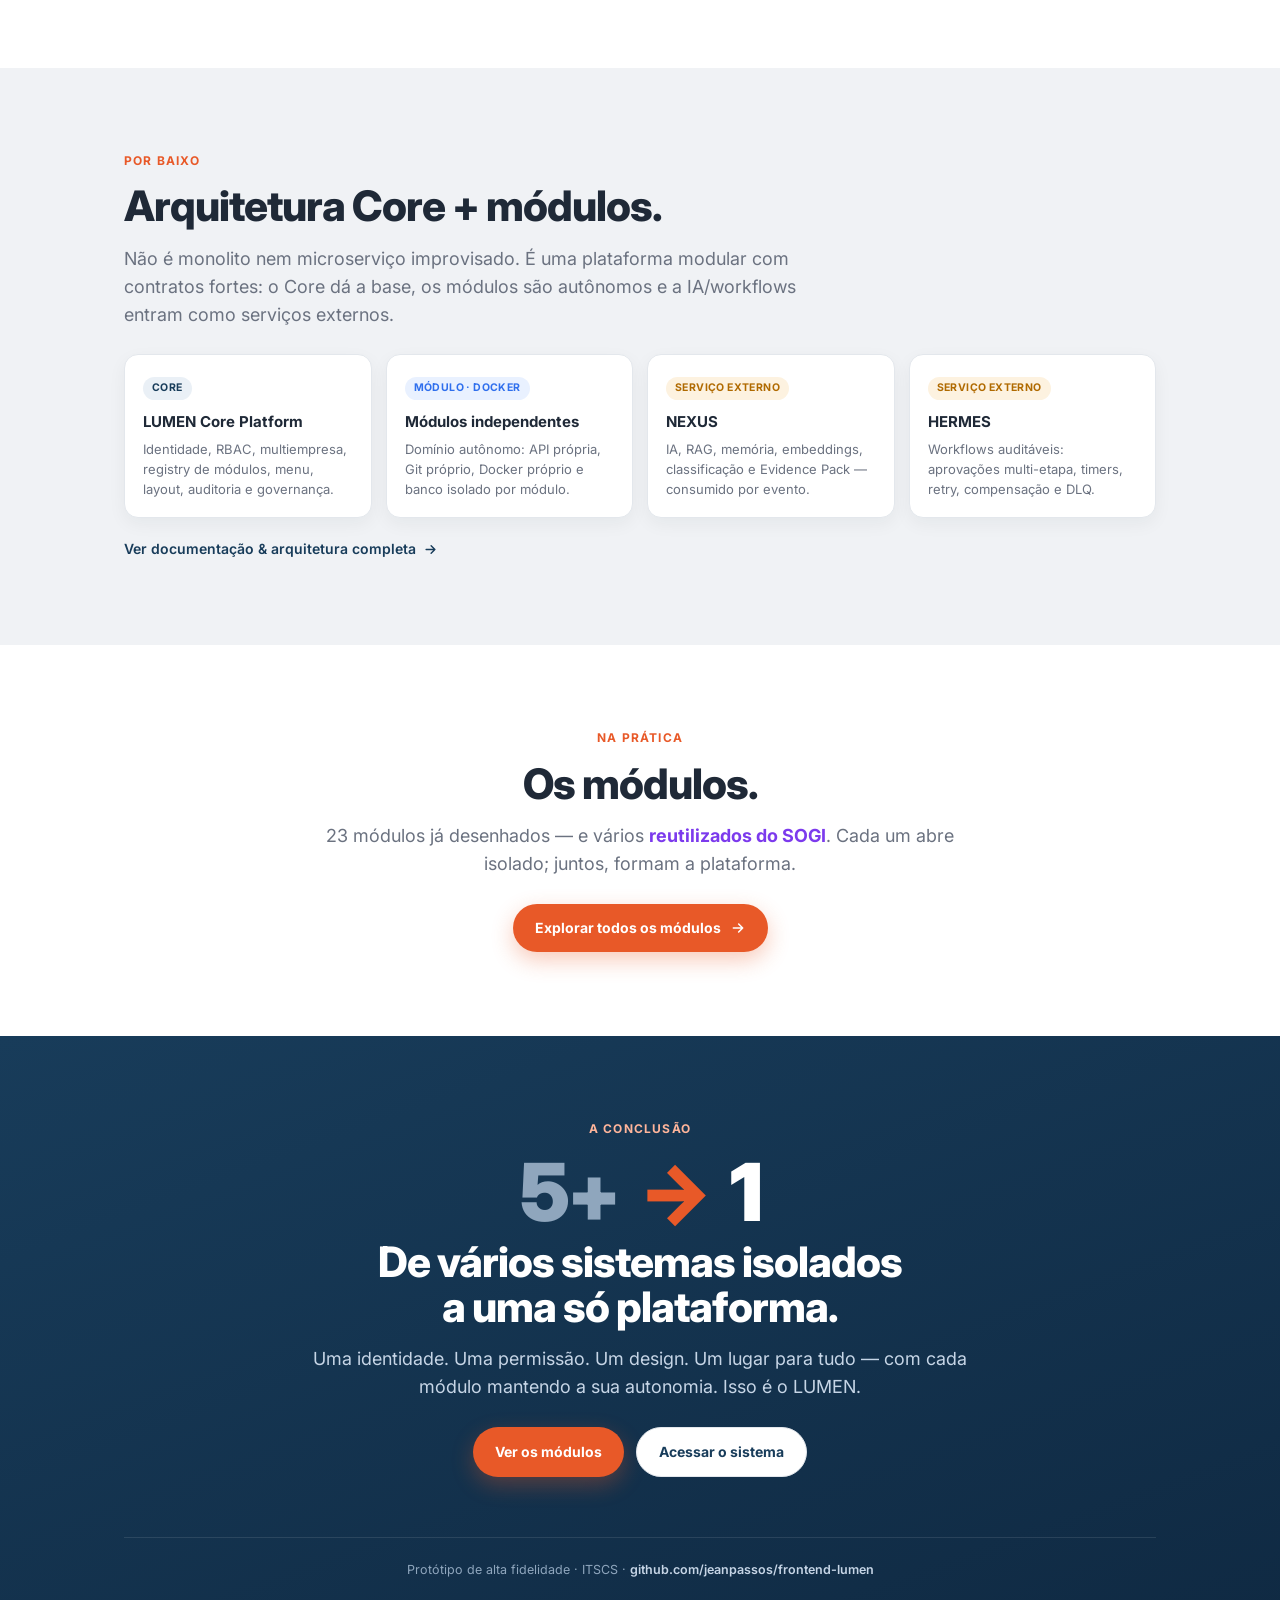
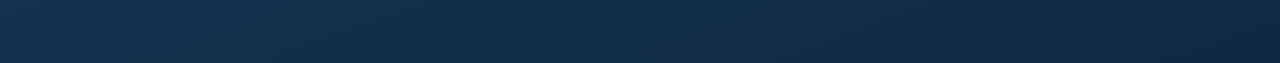
==== commit 25ae83bf: "Marca ITS->ITSCS + adiciona módulo Feed (reutilizado do SOGI) - Marca da empresa: "ITS" -> "ITSCS" n" ====
--- a/apresentacao/index.html
+++ b/apresentacao/index.html
@@ -3,7 +3,7 @@
 <head>
 <meta charset="utf-8">
 <meta name="viewport" content="width=device-width, initial-scale=1">
-<title>LUMEN — De sistemas isolados a uma só plataforma · ITS</title>
+<title>LUMEN — De sistemas isolados a uma só plataforma · ITSCS</title>
 <meta name="description" content="A história do LUMEN: da dor dos sistemas isolados a uma plataforma modular (Core + módulos).">
 <link rel="preconnect" href="https://fonts.googleapis.com">
 <link href="https://fonts.googleapis.com/css2?family=Inter:wght@400;500;600;700;800;900&family=JetBrains+Mono:wght@400;500;600&display=swap" rel="stylesheet">
@@ -127,7 +127,7 @@
   <div class="wrap">
     <div class="hbrand">
       <div class="hlogo"><svg width="20" height="20" viewBox="0 0 24 24" fill="none"><path d="M12 2v20M2 12h20" stroke="#fff" stroke-width="2.4" stroke-linecap="round"/><circle cx="12" cy="12" r="4.2" fill="#fff"/></svg></div>
-      <div><b>LUMEN</b><span>Plataforma Modular · ITS</span></div>
+      <div><b>LUMEN</b><span>Plataforma Modular · ITSCS</span></div>
     </div>
     <h1>Um sistema.<br>Não <em>vários</em> sistemas.</h1>
     <p>A operação vive espalhada em sistemas que não se falam — cada um com seu login, suas permissões e o seu próprio banco. O LUMEN reúne tudo numa só plataforma. Veja como.</p>
@@ -271,7 +271,7 @@
     <div class="reveal">
       <p class="eyebrow" style="justify-content:center">Na prática</p>
       <h2>Os módulos.</h2>
-      <p class="lead" style="margin:0 auto">22 módulos já desenhados — e vários <b style="color:var(--sogi)">reutilizados do SOGI</b>. Cada um abre isolado; juntos, formam a plataforma.</p>
+      <p class="lead" style="margin:0 auto">23 módulos já desenhados — e vários <b style="color:var(--sogi)">reutilizados do SOGI</b>. Cada um abre isolado; juntos, formam a plataforma.</p>
       <div class="btnrow" style="justify-content:center">
         <a class="btn primary" href="../modulos/">Explorar todos os módulos <svg width="16" height="16" viewBox="0 0 24 24" fill="none" stroke="currentColor" stroke-width="2.3" stroke-linecap="round" stroke-linejoin="round"><path d="M5 12h14M13 6l6 6-6 6"/></svg></a>
       </div>
@@ -295,7 +295,7 @@
         <a class="btn primary" href="../modulos/">Ver os módulos</a>
         <a class="btn ghost" href="../core/" target="_blank" rel="noopener">Acessar o sistema</a>
       </div>
-      <div class="foot">Protótipo de alta fidelidade · ITS · <a href="https://github.com/jeanpassos/frontend-lumen">github.com/jeanpassos/frontend-lumen</a></div>
+      <div class="foot">Protótipo de alta fidelidade · ITSCS · <a href="https://github.com/jeanpassos/frontend-lumen">github.com/jeanpassos/frontend-lumen</a></div>
     </div>
   </div>
 </section>
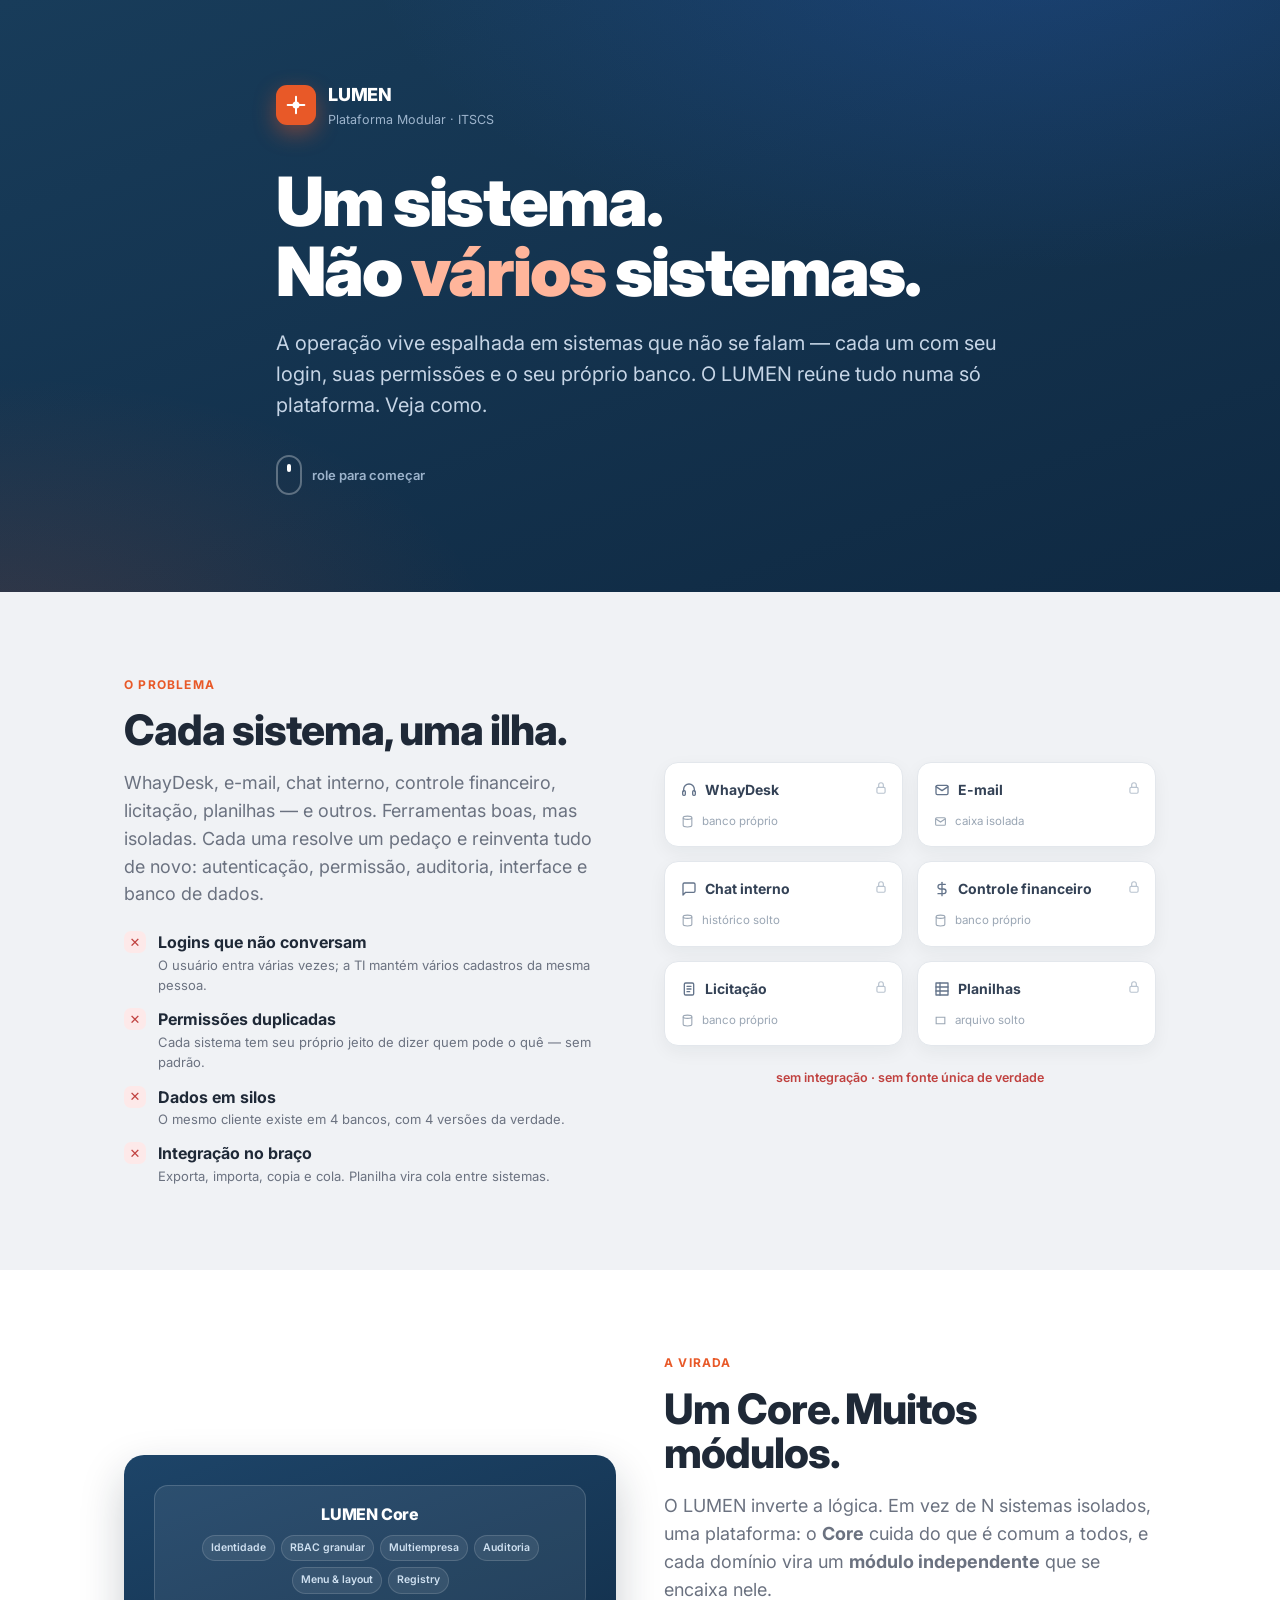
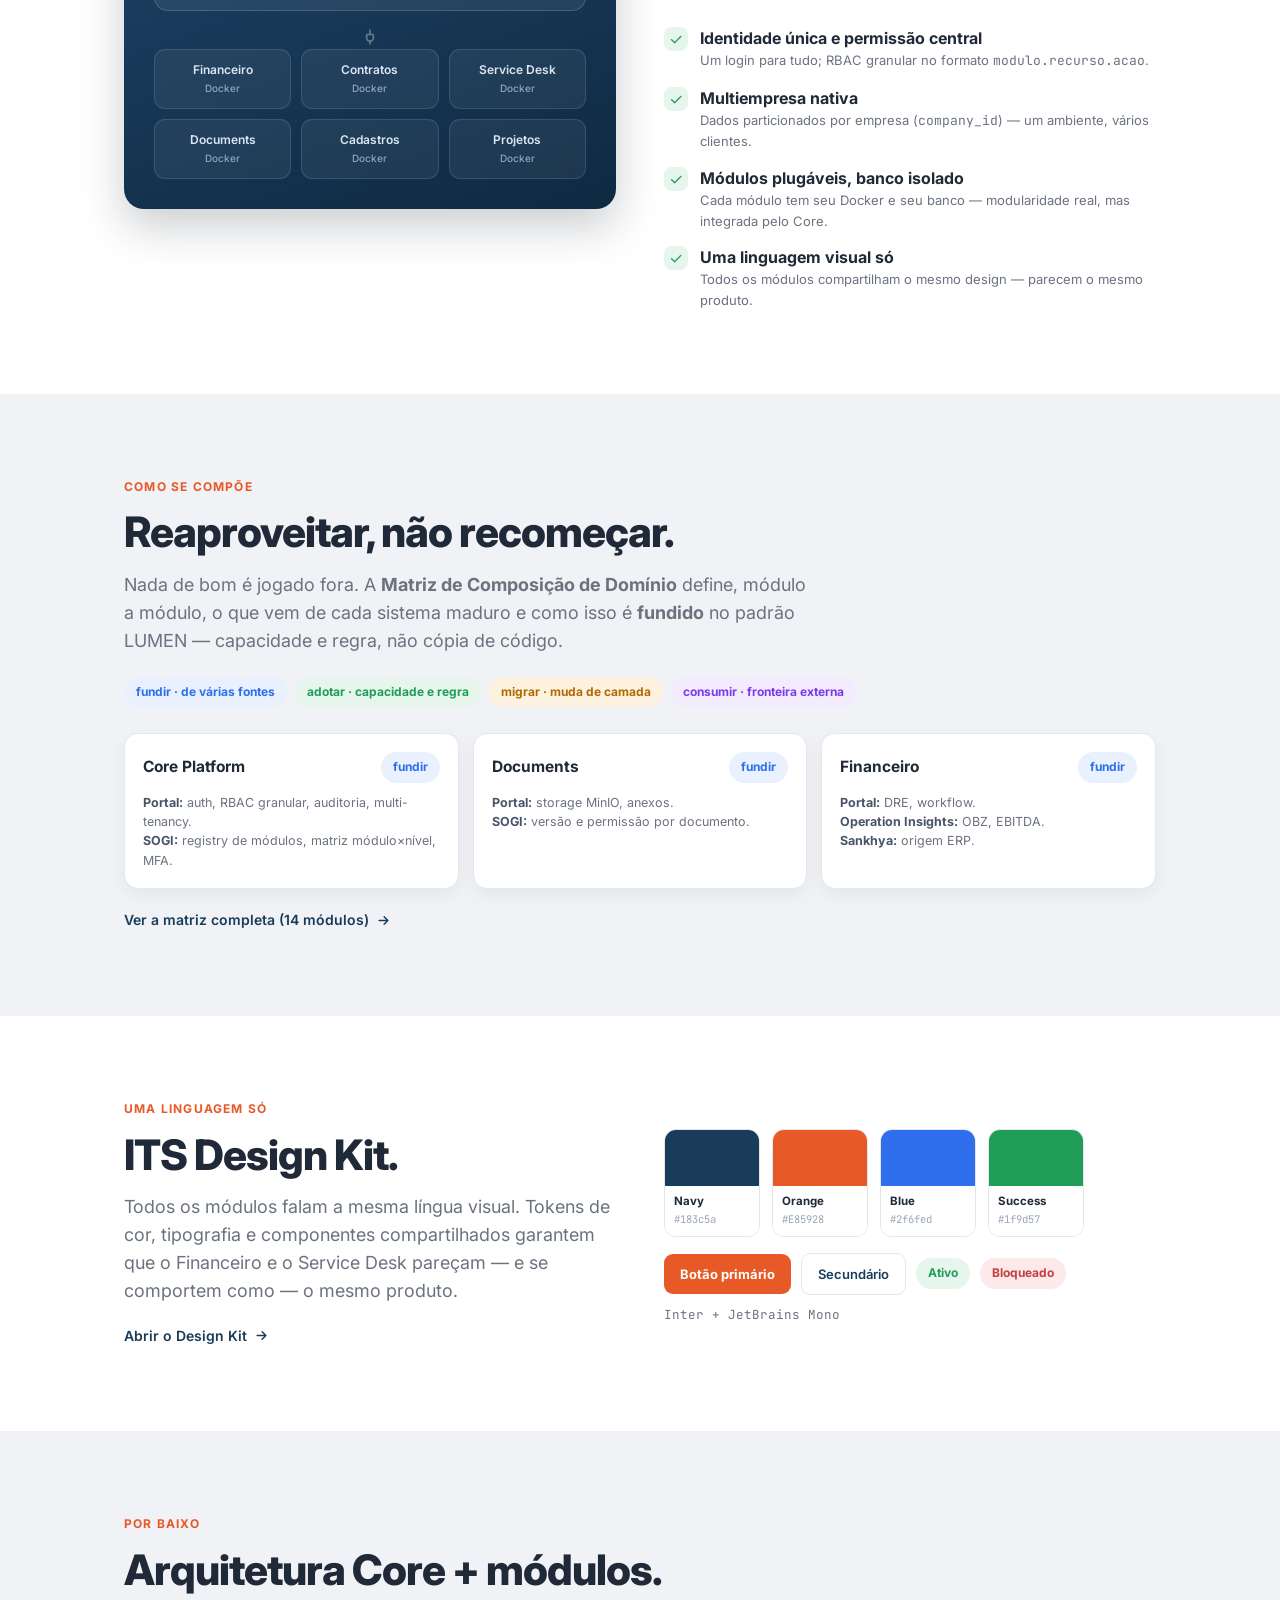
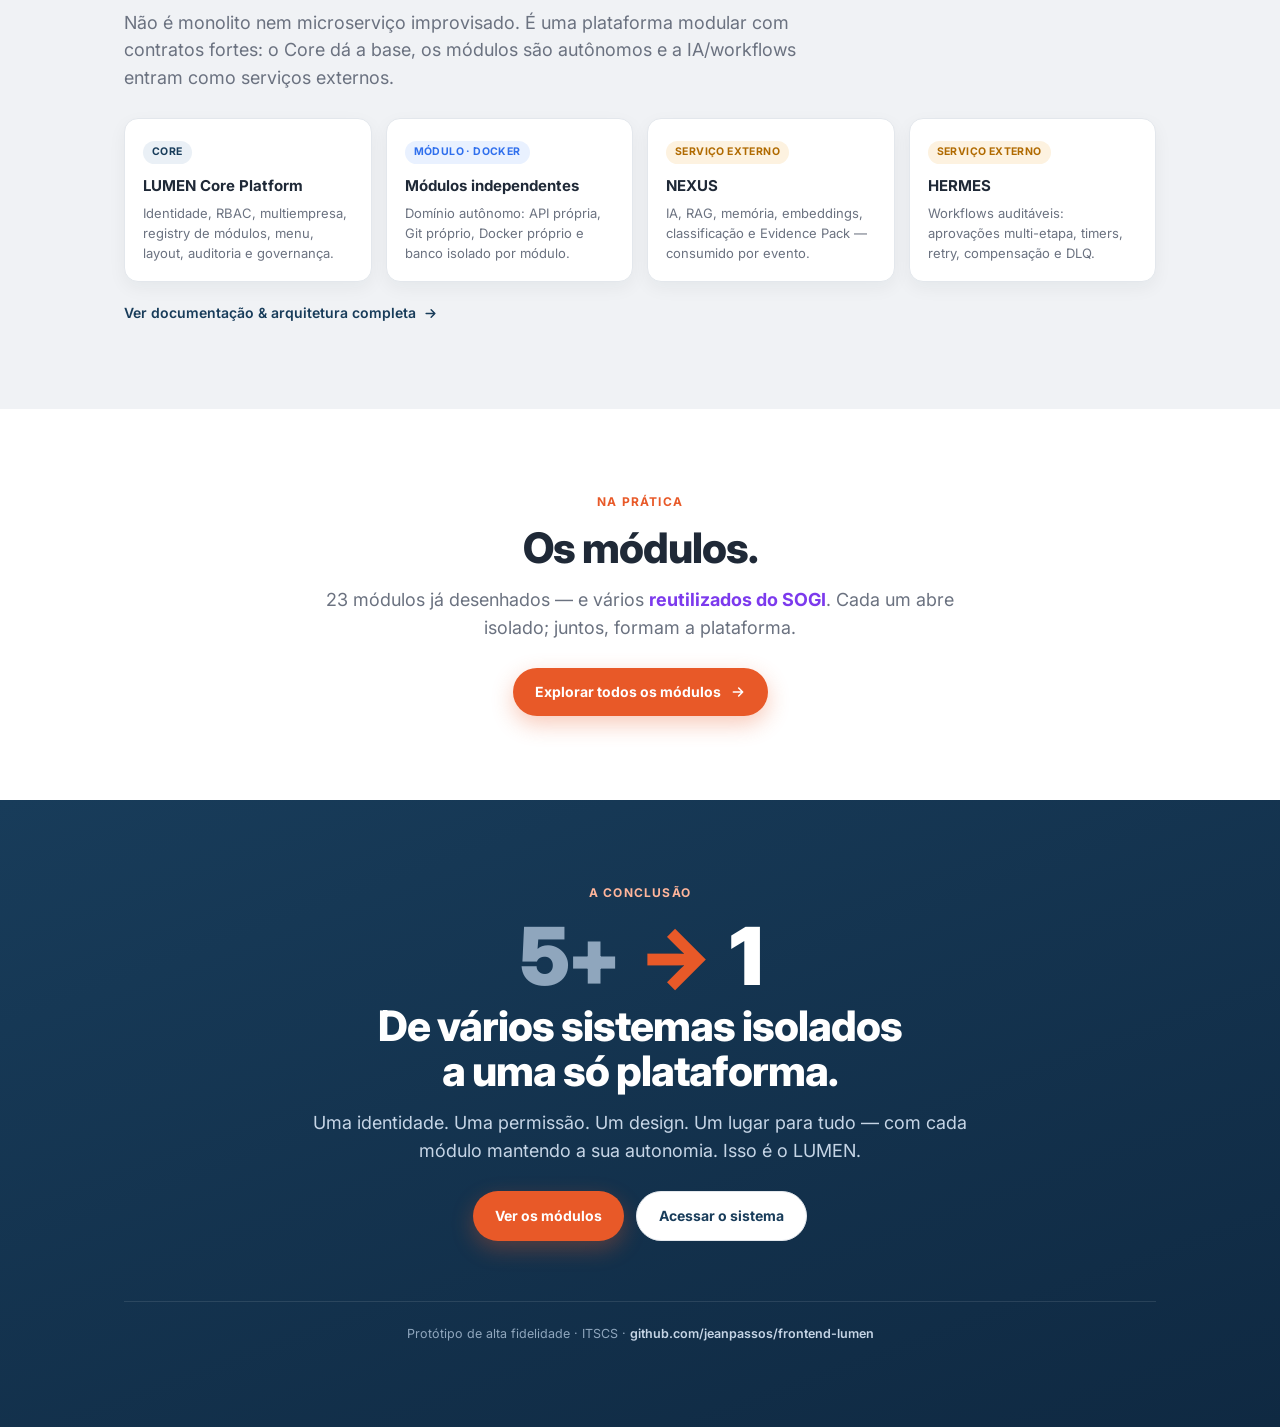
==== commit efdc773a: "Apresentação: hero não força mais 92vh (removia o "meia tela vazia") O hero usava min-height:92vh co" ====
--- a/apresentacao/index.html
+++ b/apresentacao/index.html
@@ -27,8 +27,8 @@
   .progress{position:fixed;top:0;left:0;height:3px;background:linear-gradient(to right,var(--orange),var(--blue));width:0;z-index:100;transition:width .1s linear}
 
   /* HERO */
-  .hero{min-height:92vh;display:flex;align-items:center;background:radial-gradient(1200px 600px at 80% -10%,rgba(46,111,237,.22),transparent 55%),radial-gradient(900px 500px at 0% 110%,rgba(232,89,40,.16),transparent 55%),linear-gradient(160deg,var(--navy),var(--navy2));color:#eaf1f8;position:relative;overflow:hidden}
-  .hero .wrap{padding-top:60px;padding-bottom:80px}
+  .hero{display:flex;align-items:center;background:radial-gradient(1200px 600px at 80% -10%,rgba(46,111,237,.22),transparent 55%),radial-gradient(900px 500px at 0% 110%,rgba(232,89,40,.16),transparent 55%),linear-gradient(160deg,var(--navy),var(--navy2));color:#eaf1f8;position:relative;overflow:hidden}
+  .hero .wrap{padding-top:clamp(64px,9vh,120px);padding-bottom:clamp(72px,10vh,130px)}
   .hbrand{display:flex;align-items:center;gap:12px;margin-bottom:38px}
   .hlogo{width:40px;height:40px;border-radius:11px;background:var(--orange);display:grid;place-items:center;box-shadow:0 8px 22px rgba(232,89,40,.45)}
   .hbrand b{color:#fff;font-weight:800;font-size:18px;letter-spacing:-.2px}
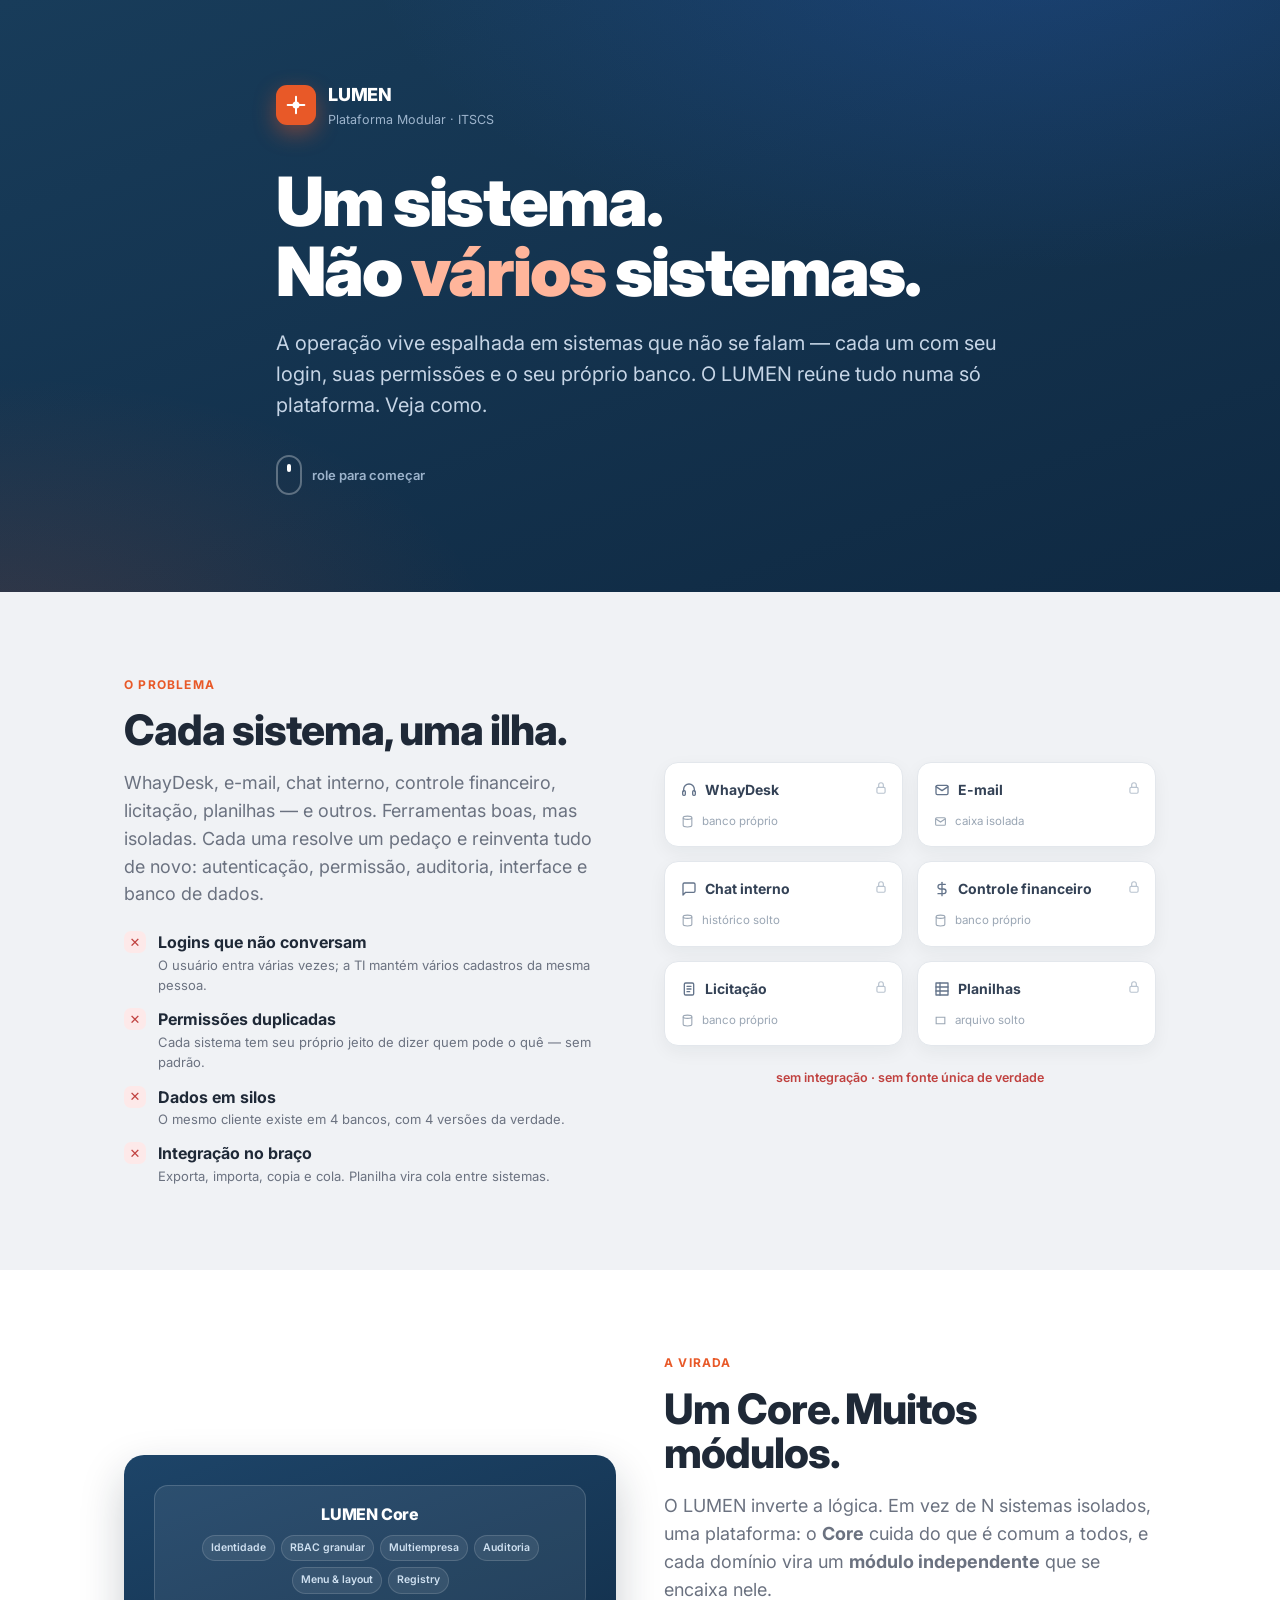
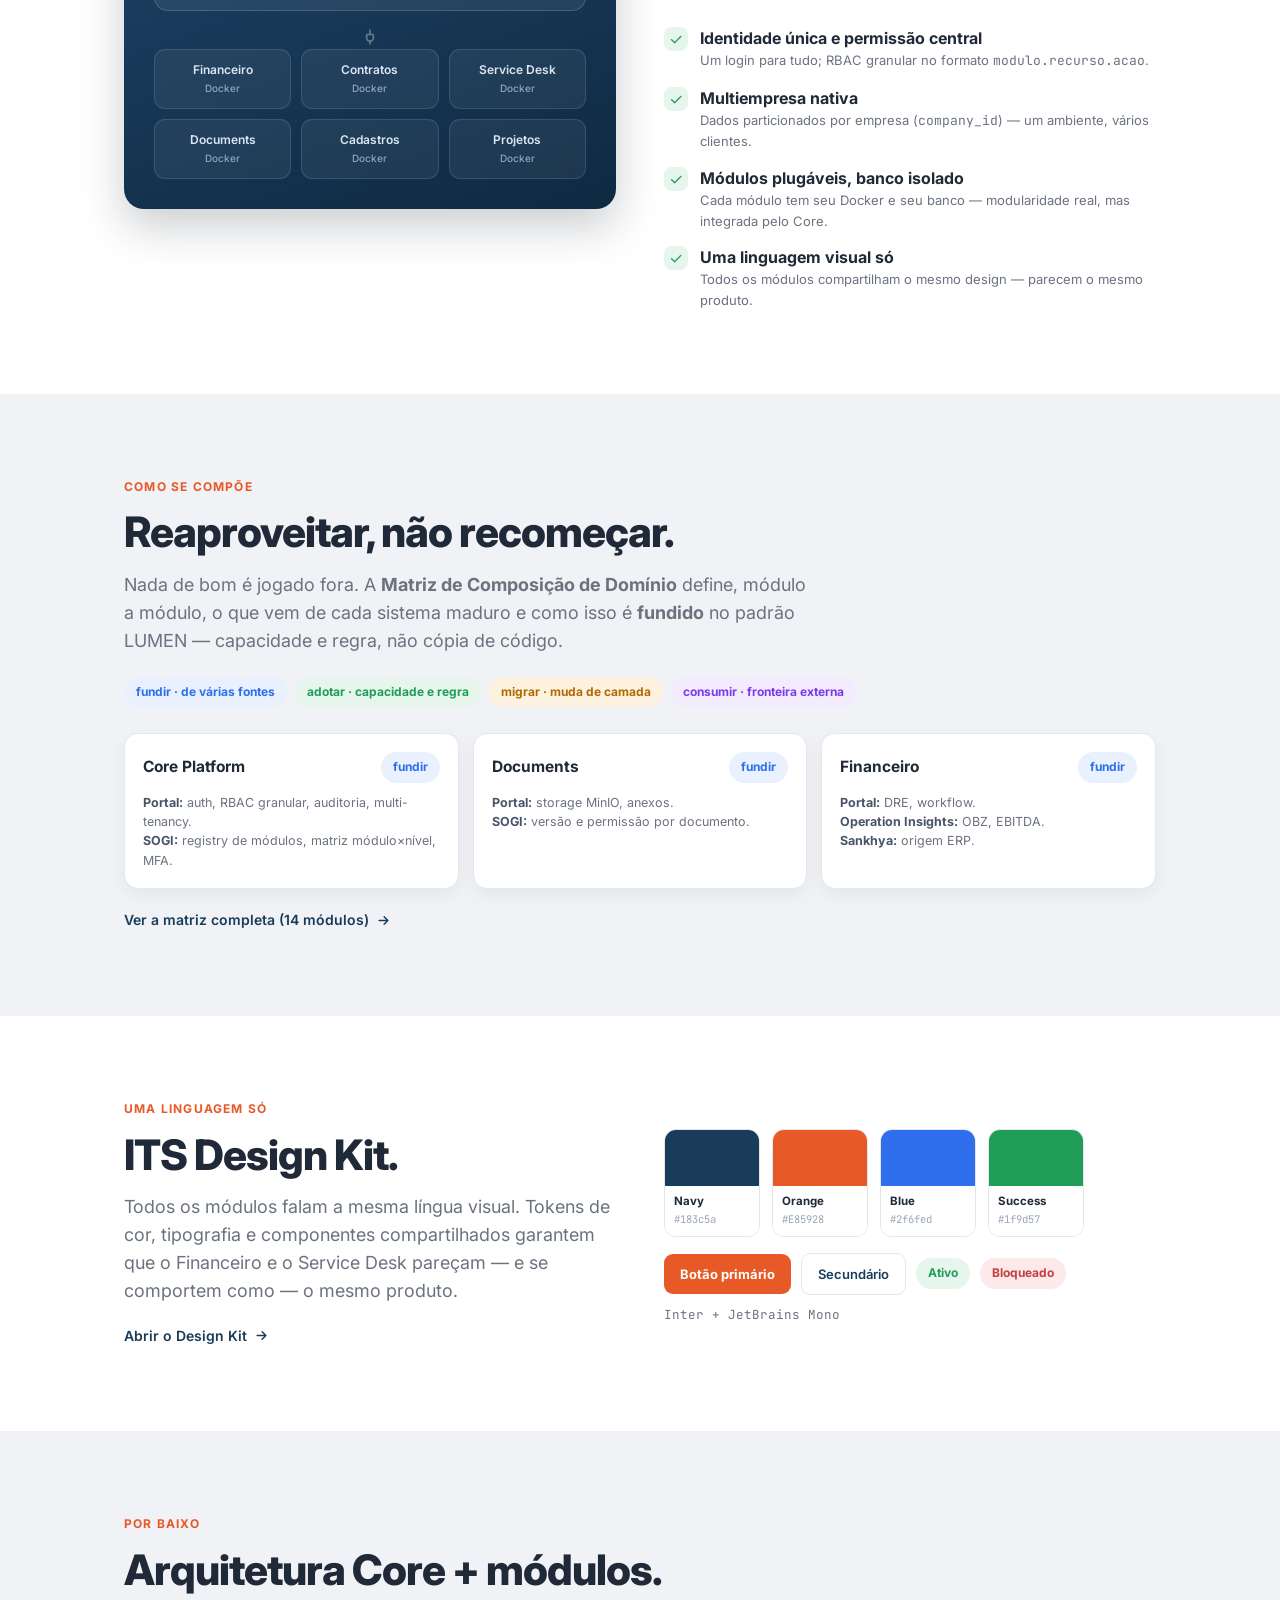
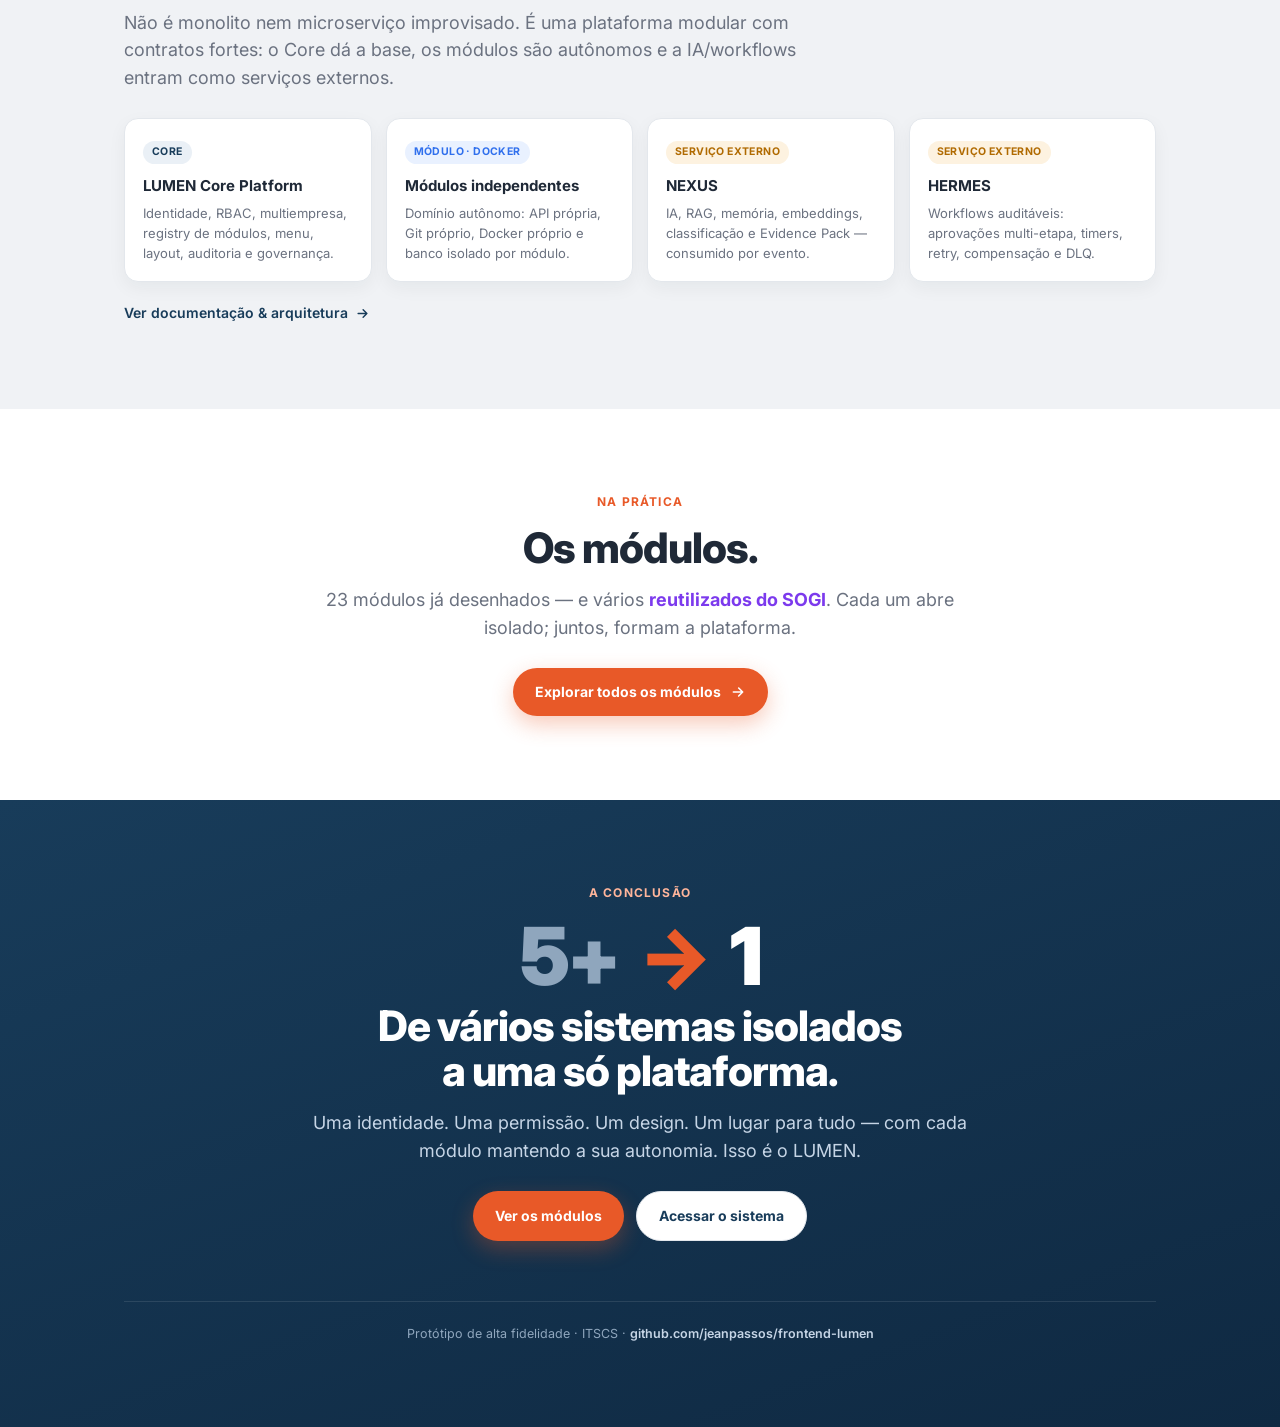
==== commit 41de32cb: "Página interativa de Arquitetura & Documentação (resumo) - arquitetura.html: resumo interativo do do" ====
--- a/apresentacao/index.html
+++ b/apresentacao/index.html
@@ -117,6 +117,26 @@
   .bignum .arw{color:var(--orange)}
   .foot{border-top:1px solid rgba(255,255,255,.1);margin-top:60px;padding-top:22px;font-size:12.5px;color:#8fa6bd}
   .foot a{color:#c6d5e6;font-weight:600}
+
+  /* === TV / telas grandes: adapta e amplia (sem zoom) === */
+  @media(min-width:1600px){
+    .wrap{max-width:1240px}
+    .hero h1{font-size:clamp(34px,6.2vw,86px)}
+    h2{font-size:clamp(26px,4vw,54px)}
+    .lead{font-size:clamp(15px,1.6vw,22px)}
+    .eyebrow{font-size:14px}
+    .painlist b,.keys b,.comp h4,.apiece h4{font-size:17px}
+    .painlist small,.keys small{font-size:15px}
+    .comp .from,.apiece p{font-size:14.5px}
+    .silo .nm{font-size:16px}
+    .cap,.modchip{font-size:13px}
+    .corebox b{font-size:19px}
+    .lg{font-size:14px}
+    .btn{font-size:16px;padding:15px 26px}
+    .linkmore{font-size:16px}
+    .bignum .n{font-size:clamp(40px,8vw,104px)}
+  }
+  @media(min-width:2560px){.wrap{max-width:1600px}}
 </style>
 </head>
 <body>
@@ -261,7 +281,7 @@
       <div class="apiece ext reveal"><span class="tag">Serviço externo</span><h4>NEXUS</h4><p>IA, RAG, memória, embeddings, classificação e Evidence Pack — consumido por evento.</p></div>
       <div class="apiece ext reveal"><span class="tag">Serviço externo</span><h4>HERMES</h4><p>Workflows auditáveis: aprovações multi-etapa, timers, retry, compensação e DLQ.</p></div>
     </div>
-    <a class="linkmore" href="https://github.com/jeanpassos/frontend-lumen/tree/main/docs" target="_blank" rel="noopener">Ver documentação &amp; arquitetura completa <svg width="15" height="15" viewBox="0 0 24 24" fill="none" stroke="currentColor" stroke-width="2.3" stroke-linecap="round" stroke-linejoin="round"><path d="M5 12h14M13 6l6 6-6 6"/></svg></a>
+    <a class="linkmore" href="../arquitetura.html">Ver documentação &amp; arquitetura <svg width="15" height="15" viewBox="0 0 24 24" fill="none" stroke="currentColor" stroke-width="2.3" stroke-linecap="round" stroke-linejoin="round"><path d="M5 12h14M13 6l6 6-6 6"/></svg></a>
   </div>
 </section>
 
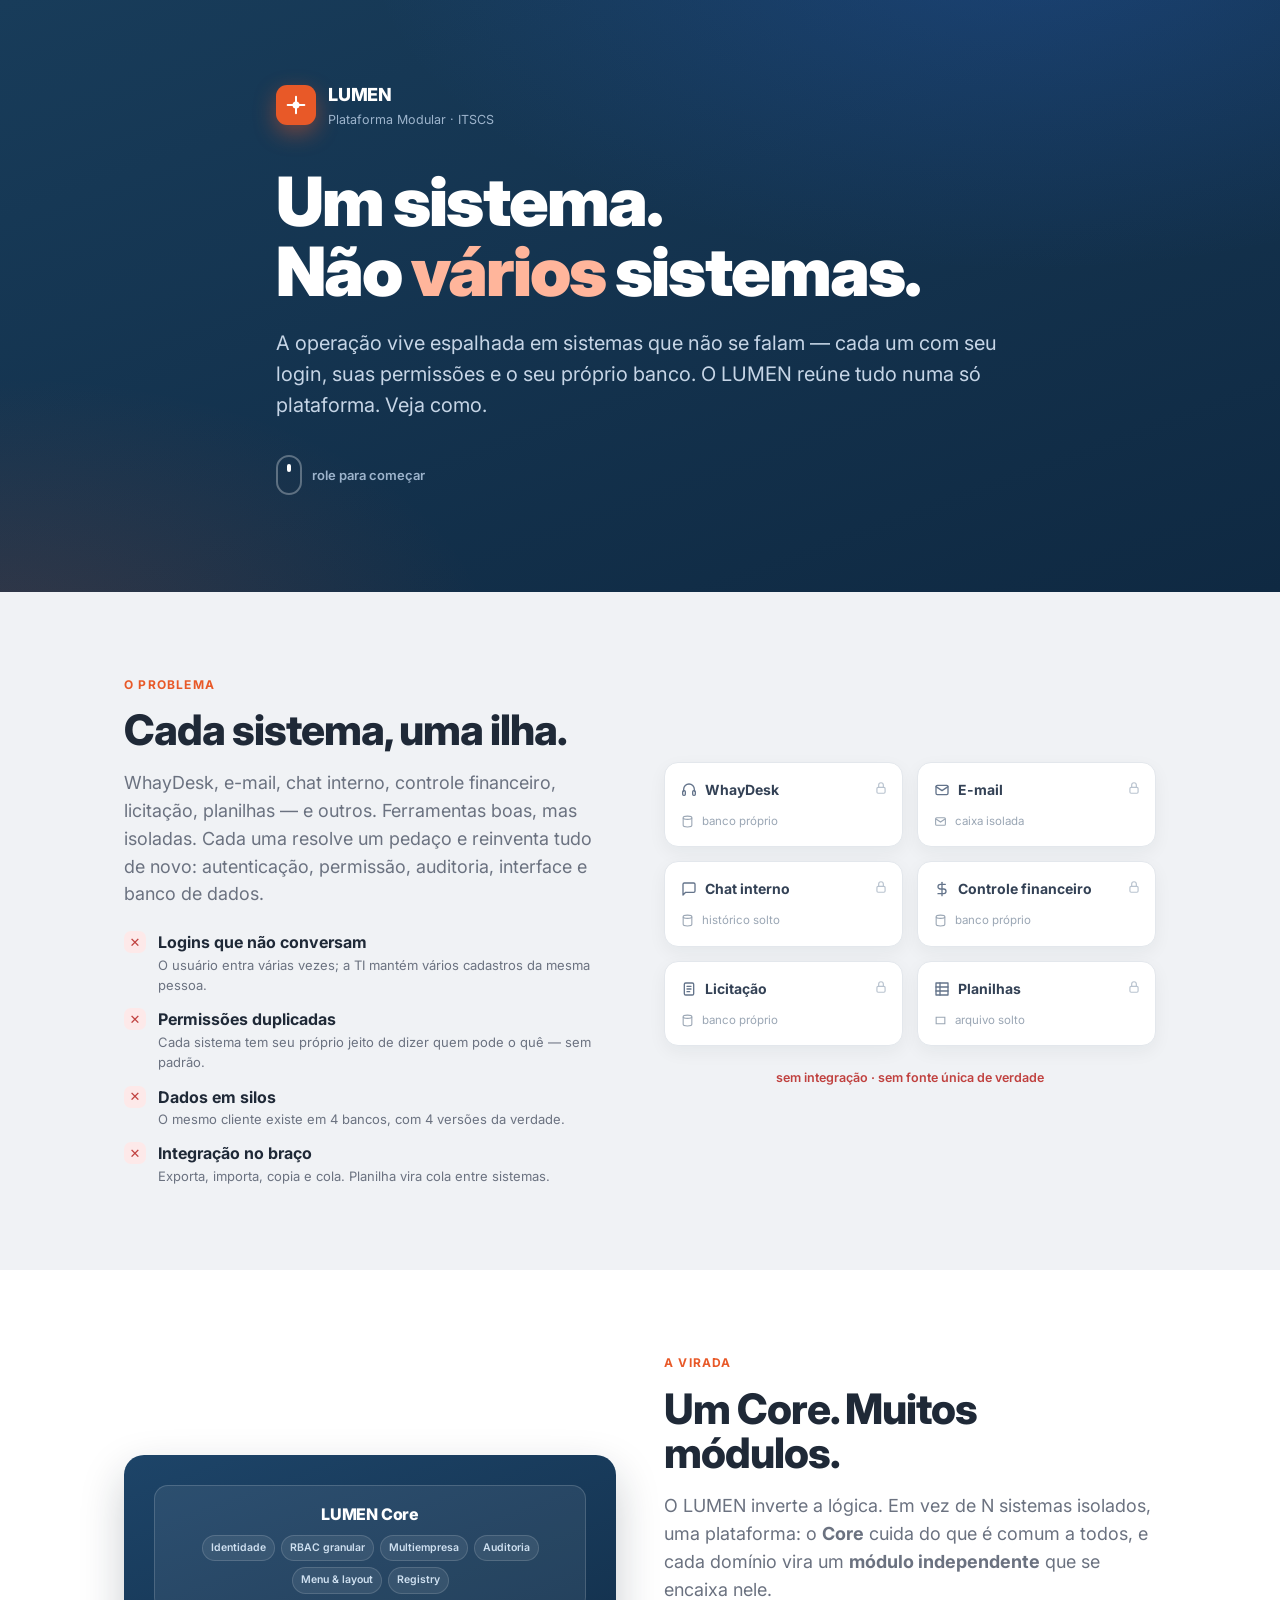
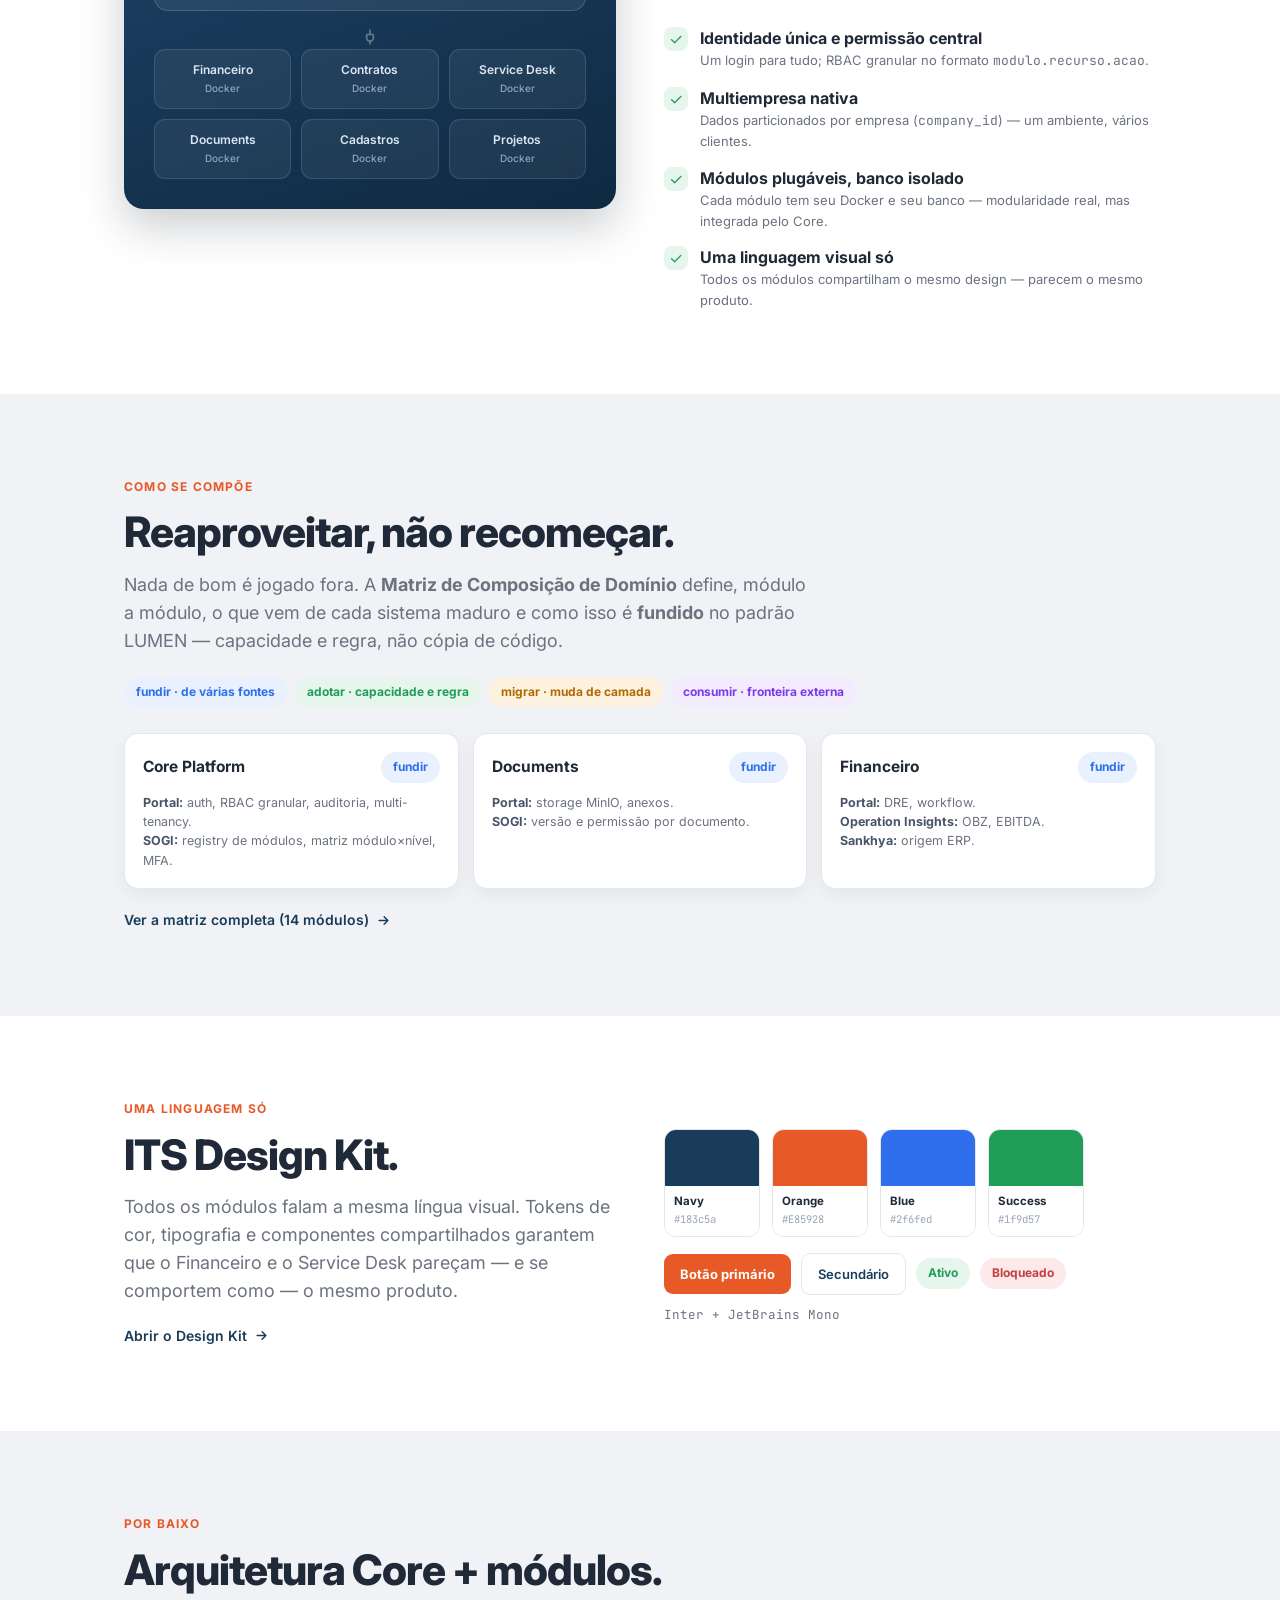
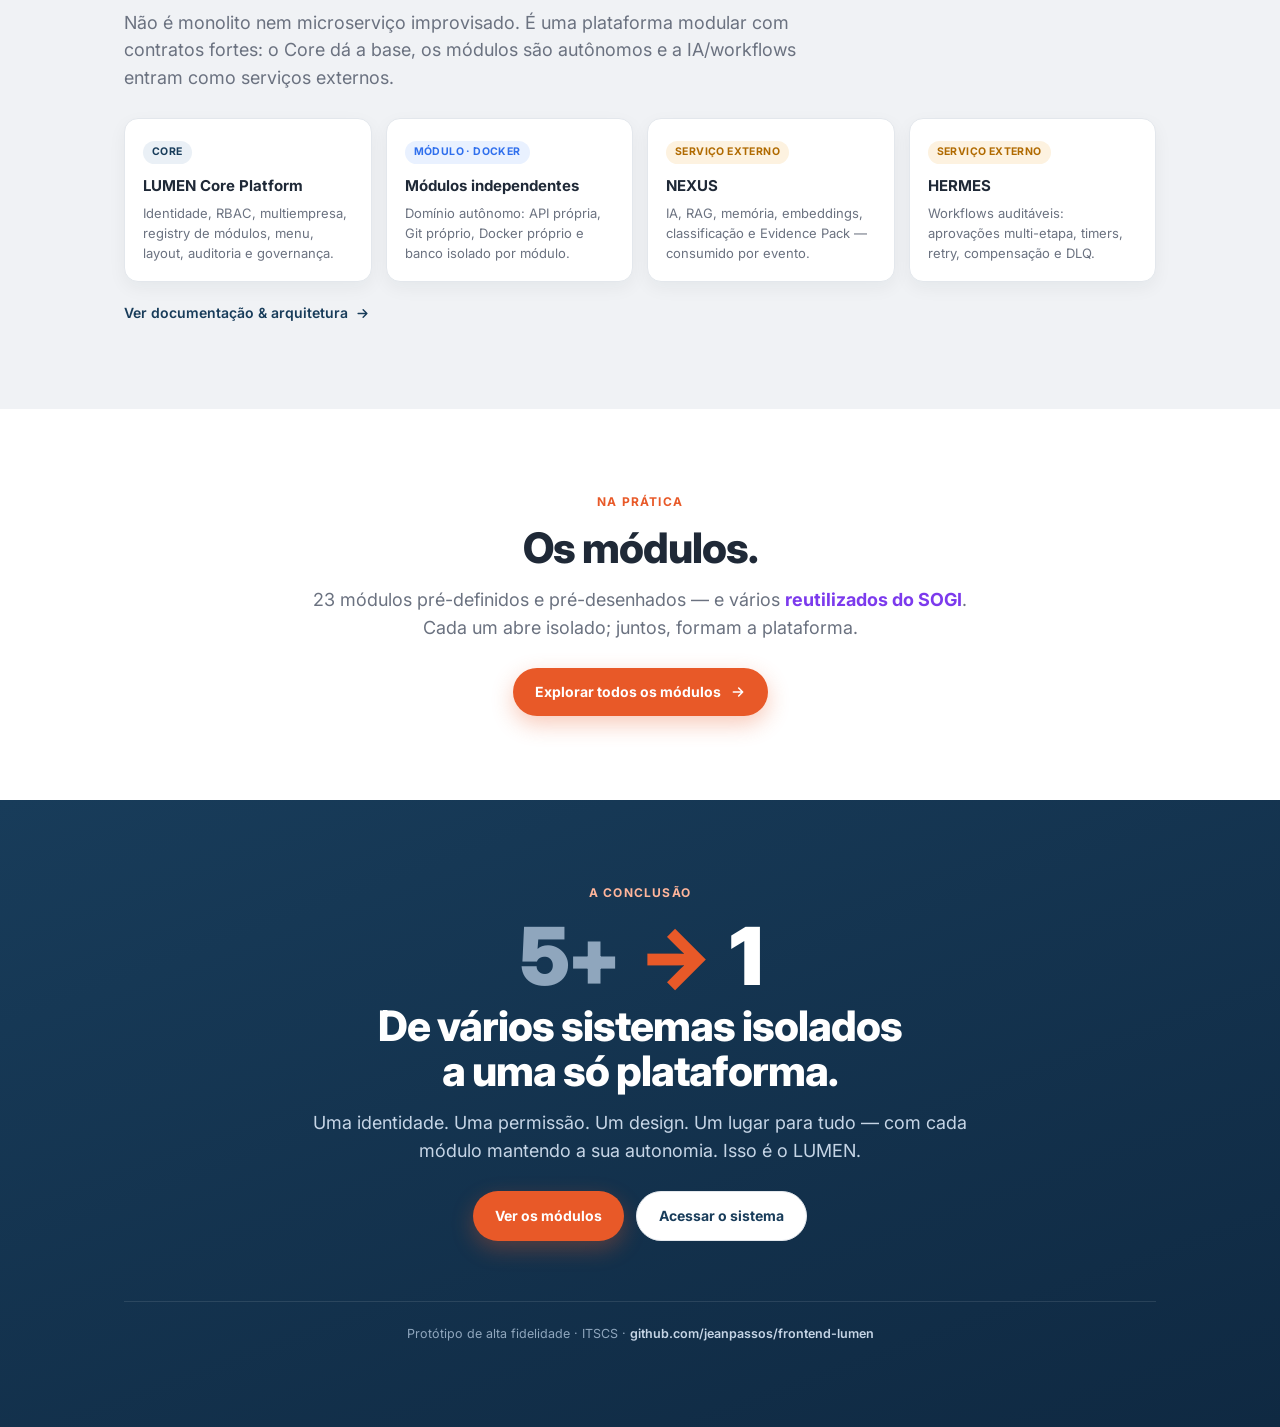
==== commit fe886071: "Apresentação: "23 módulos já desenhados" -> "pré-definidos e pré-desenhados" Co-Authored-By: Claude " ====
--- a/apresentacao/index.html
+++ b/apresentacao/index.html
@@ -291,7 +291,7 @@
     <div class="reveal">
       <p class="eyebrow" style="justify-content:center">Na prática</p>
       <h2>Os módulos.</h2>
-      <p class="lead" style="margin:0 auto">23 módulos já desenhados — e vários <b style="color:var(--sogi)">reutilizados do SOGI</b>. Cada um abre isolado; juntos, formam a plataforma.</p>
+      <p class="lead" style="margin:0 auto">23 módulos pré-definidos e pré-desenhados — e vários <b style="color:var(--sogi)">reutilizados do SOGI</b>. Cada um abre isolado; juntos, formam a plataforma.</p>
       <div class="btnrow" style="justify-content:center">
         <a class="btn primary" href="../modulos/">Explorar todos os módulos <svg width="16" height="16" viewBox="0 0 24 24" fill="none" stroke="currentColor" stroke-width="2.3" stroke-linecap="round" stroke-linejoin="round"><path d="M5 12h14M13 6l6 6-6 6"/></svg></a>
       </div>
